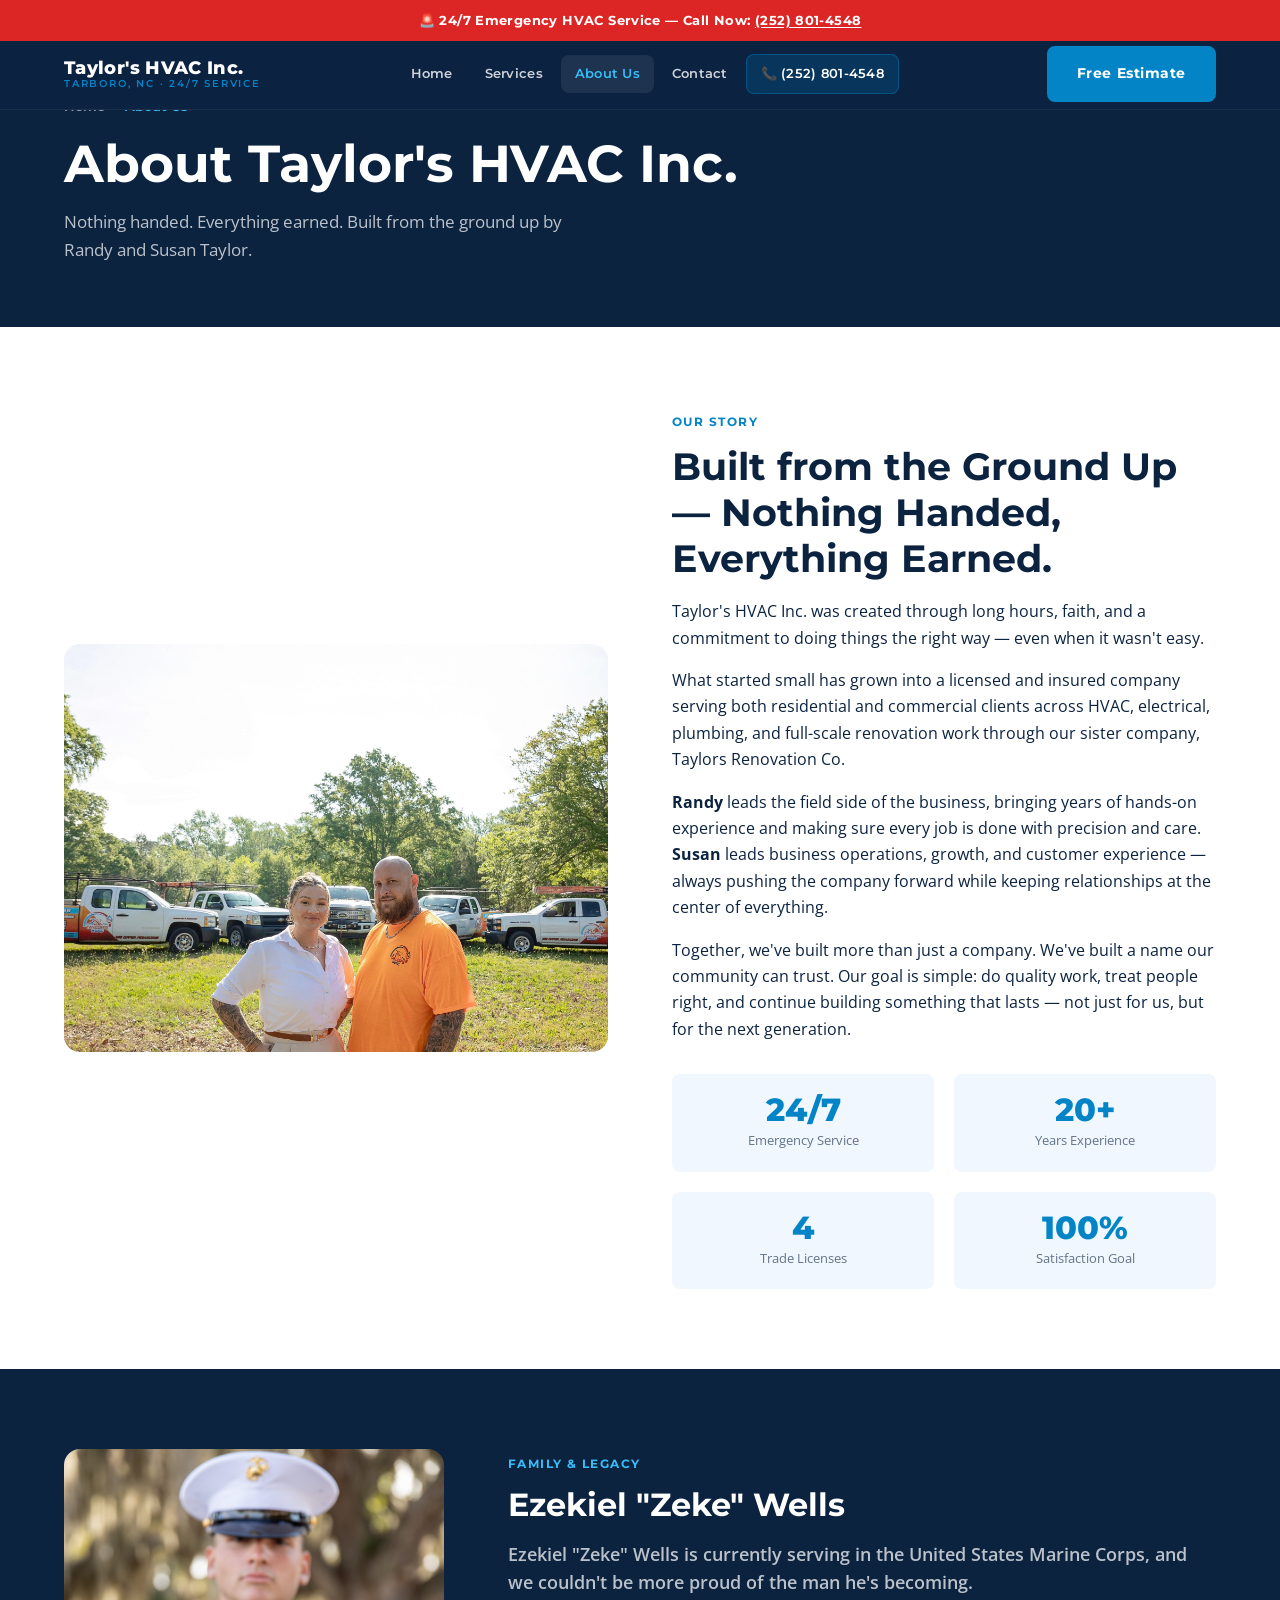
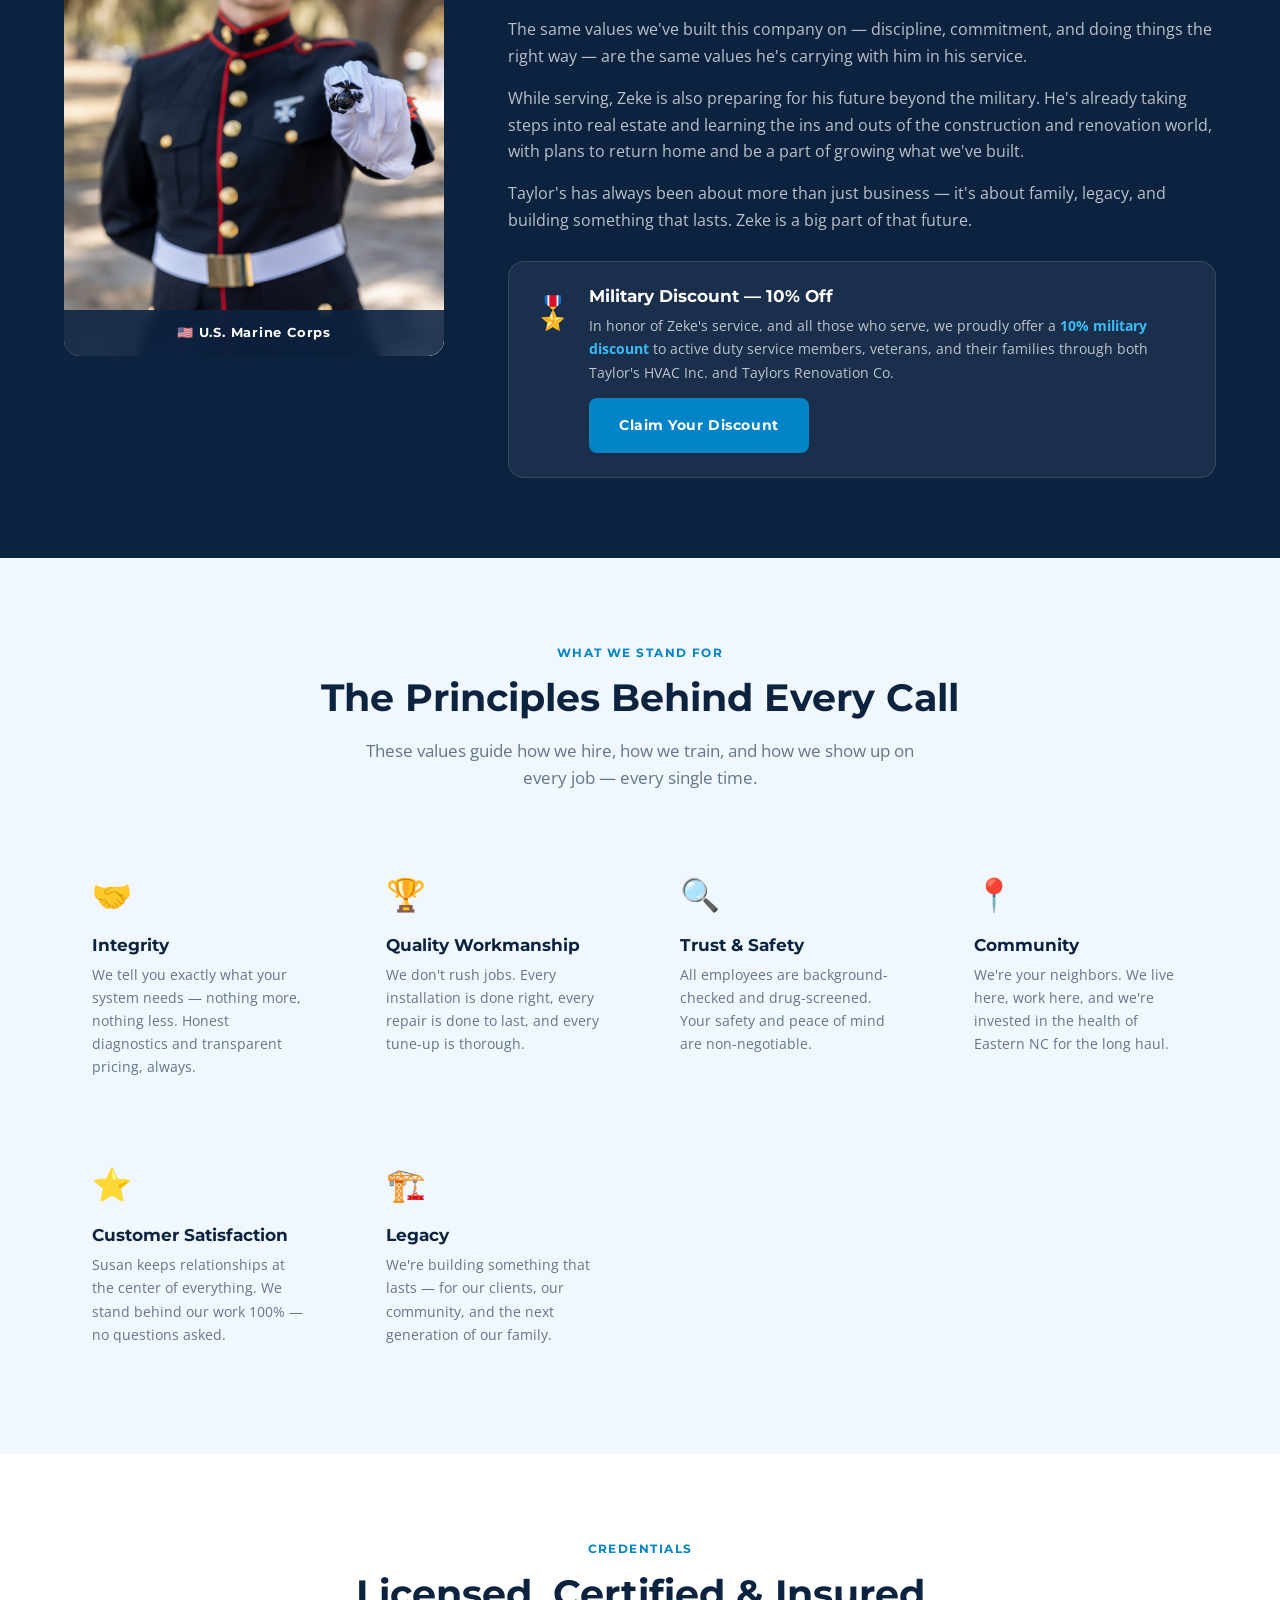
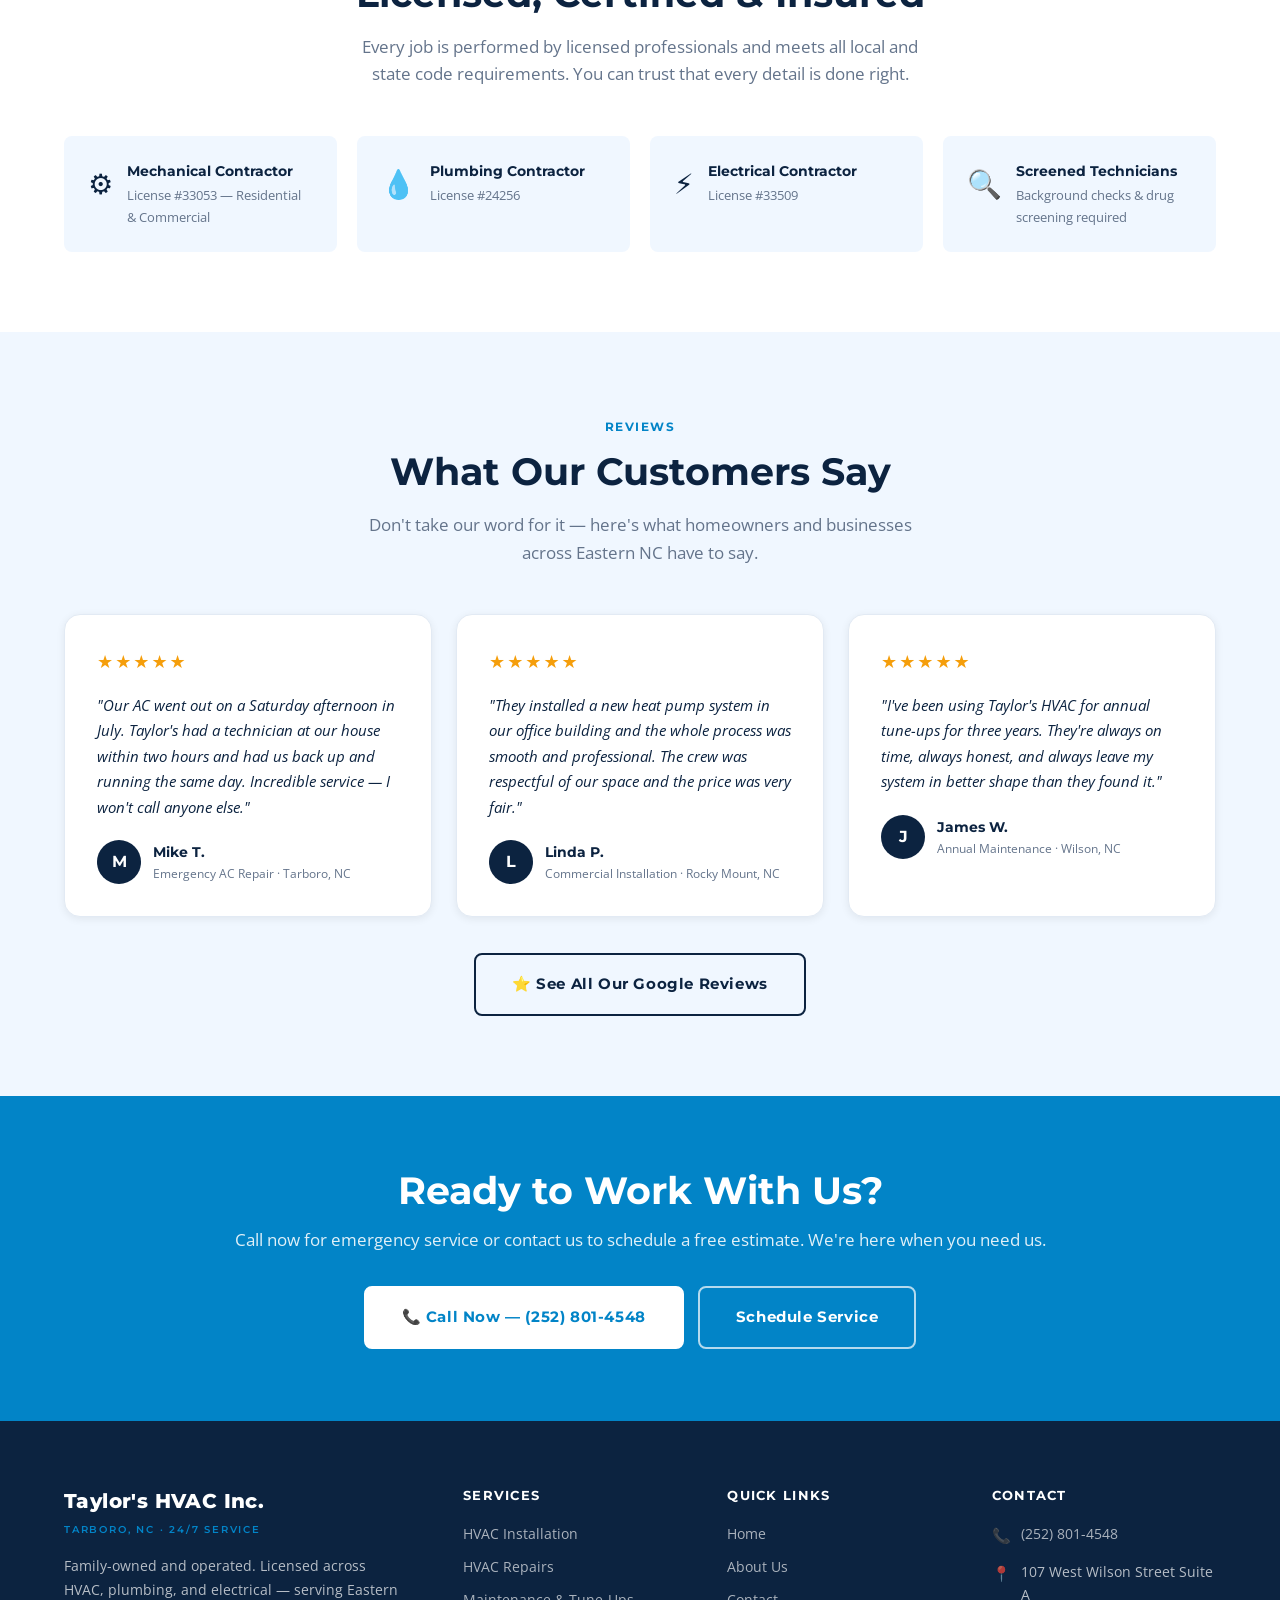
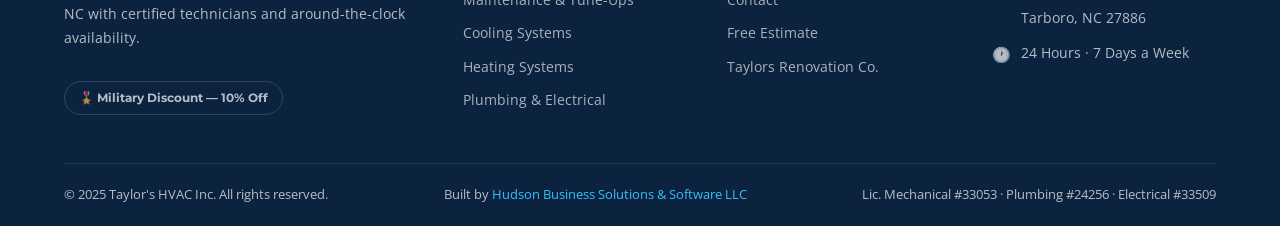
==== about.html @ 347a1516 "Initial HVAC Website" ====
<!DOCTYPE html>
<html lang="en">
<head>
  <meta charset="UTF-8" />
  <meta name="viewport" content="width=device-width, initial-scale=1.0" />
  <title>About Us | Taylor's HVAC Inc. — Tarboro, NC</title>
  <meta name="description" content="Built from the ground up by Randy and Susan Taylor. Learn the story behind Taylor's HVAC Inc. — a family-owned, licensed HVAC contractor in Tarboro, NC." />
  <link rel="stylesheet" href="css/styles.css" />
</head>
<body>

  <div class="emergency-bar">
    🚨 24/7 Emergency HVAC Service — Call Now: <a href="tel:2528014548">(252) 801-4548</a>
  </div>

  <header class="site-header">
    <div class="container">
      <nav class="nav">
        <a href="index.html" class="nav-logo">
          <span class="nav-logo-main">Taylor's HVAC Inc.</span>
          <span class="nav-logo-sub">Tarboro, NC · 24/7 Service</span>
        </a>
        <div class="nav-links">
          <a href="index.html">Home</a>
          <a href="services.html">Services</a>
          <a href="about.html">About Us</a>
          <a href="contact.html">Contact</a>
          <a href="tel:2528014548" class="nav-phone">📞 (252) 801-4548</a>
        </div>
        <a href="contact.html" class="btn btn-primary nav-cta">Free Estimate</a>
        <button class="nav-toggle" id="nav-toggle" aria-label="Toggle menu" aria-expanded="false">
          <span></span><span></span><span></span>
        </button>
      </nav>
    </div>
  </header>

  <div class="mobile-menu" id="mobile-menu">
    <a href="index.html">Home</a>
    <a href="services.html">Services</a>
    <a href="about.html">About Us</a>
    <a href="contact.html">Contact</a>
    <a href="tel:2528014548">📞 (252) 801-4548</a>
    <a href="contact.html" class="btn btn-primary">Get a Free Estimate</a>
  </div>

  <section class="page-hero page-top">
    <div class="container">
      <div class="page-hero-content">
        <div class="breadcrumb">
          <a href="index.html">Home</a> › <span>About Us</span>
        </div>
        <h1>About Taylor's HVAC Inc.</h1>
        <p>Nothing handed. Everything earned. Built from the ground up by Randy and Susan Taylor.</p>
      </div>
    </div>
  </section>

  <!-- ── Our Story ── -->
  <section class="section">
    <div class="container">
      <div class="about-intro">
        <div class="about-intro-img">
          <!-- Place updated photo of Randy & Susan at: images/team/susan-randy.jpg -->
          <img src="images/team/susan-randy.jpg" alt="Randy and Susan Taylor" onerror="this.parentElement.innerHTML='<div class=\'gallery-placeholder\'><div class=\'gallery-placeholder-icon\'>👷</div><span>Photo coming soon</span></div>'">
        </div>
        <div>
          <span class="section-label">Our Story</span>
          <h2 class="section-title">Built from the Ground Up — Nothing Handed, Everything Earned.</h2>
          <p>Taylor's HVAC Inc. was created through long hours, faith, and a commitment to doing things the right way — even when it wasn't easy.</p>
          <p>What started small has grown into a licensed and insured company serving both residential and commercial clients across HVAC, electrical, plumbing, and full-scale renovation work through our sister company, Taylors Renovation Co.</p>
          <p><strong>Randy</strong> leads the field side of the business, bringing years of hands-on experience and making sure every job is done with precision and care. <strong>Susan</strong> leads business operations, growth, and customer experience — always pushing the company forward while keeping relationships at the center of everything.</p>
          <p>Together, we've built more than just a company. We've built a name our community can trust. Our goal is simple: do quality work, treat people right, and continue building something that lasts — not just for us, but for the next generation.</p>
          <div class="about-numbers">
            <div class="about-number">
              <div class="about-number-val">24/7</div>
              <div class="about-number-label">Emergency Service</div>
            </div>
            <div class="about-number">
              <div class="about-number-val">20+</div>
              <div class="about-number-label">Years Experience</div>
            </div>
            <div class="about-number">
              <div class="about-number-val">4</div>
              <div class="about-number-label">Trade Licenses</div>
            </div>
            <div class="about-number">
              <div class="about-number-val">100%</div>
              <div class="about-number-label">Satisfaction Goal</div>
            </div>
          </div>
        </div>
      </div>
    </div>
  </section>

  <!-- ── Zeke's Section ── -->
  <section class="section zeke-section">
    <div class="container">
      <div class="zeke-layout">
        <div class="zeke-img-wrap">
          <!-- Place Zeke's photo in uniform at: images/team/zeke.jpg -->
          <img src="images/team/zeke.jpg" alt="Ezekiel 'Zeke' Wells — United States Marine Corps" onerror="this.parentElement.innerHTML='<div class=\'gallery-placeholder zeke-placeholder\'><div class=\'gallery-placeholder-icon\'>🎖️</div><span>Photo coming soon</span></div>'">
          <div class="zeke-img-badge">🇺🇸 U.S. Marine Corps</div>
        </div>
        <div class="zeke-body">
          <span class="section-label">Family &amp; Legacy</span>
          <h2>Ezekiel "Zeke" Wells</h2>
          <p class="zeke-lead">Ezekiel "Zeke" Wells is currently serving in the United States Marine Corps, and we couldn't be more proud of the man he's becoming.</p>
          <p>The same values we've built this company on — discipline, commitment, and doing things the right way — are the same values he's carrying with him in his service.</p>
          <p>While serving, Zeke is also preparing for his future beyond the military. He's already taking steps into real estate and learning the ins and outs of the construction and renovation world, with plans to return home and be a part of growing what we've built.</p>
          <p>Taylor's has always been about more than just business — it's about family, legacy, and building something that lasts. Zeke is a big part of that future.</p>
          <div class="military-discount-card">
            <div class="military-discount-icon">🎖️</div>
            <div>
              <h4>Military Discount — 10% Off</h4>
              <p>In honor of Zeke's service, and all those who serve, we proudly offer a <strong>10% military discount</strong> to active duty service members, veterans, and their families through both Taylor's HVAC Inc. and Taylors Renovation Co.</p>
              <a href="contact.html" class="btn btn-primary" style="margin-top:14px;">Claim Your Discount</a>
            </div>
          </div>
        </div>
      </div>
    </div>
  </section>

  <!-- ── Values ── -->
  <section class="section alt-bg">
    <div class="container">
      <div class="section-header centered">
        <span class="section-label">What We Stand For</span>
        <h2 class="section-title">The Principles Behind Every Call</h2>
        <p class="section-subtitle">These values guide how we hire, how we train, and how we show up on every job — every single time.</p>
      </div>
      <div class="values-grid">
        <div class="value-card">
          <div class="value-icon">🤝</div>
          <h4>Integrity</h4>
          <p>We tell you exactly what your system needs — nothing more, nothing less. Honest diagnostics and transparent pricing, always.</p>
        </div>
        <div class="value-card">
          <div class="value-icon">🏆</div>
          <h4>Quality Workmanship</h4>
          <p>We don't rush jobs. Every installation is done right, every repair is done to last, and every tune-up is thorough.</p>
        </div>
        <div class="value-card">
          <div class="value-icon">🔍</div>
          <h4>Trust &amp; Safety</h4>
          <p>All employees are background-checked and drug-screened. Your safety and peace of mind are non-negotiable.</p>
        </div>
        <div class="value-card">
          <div class="value-icon">📍</div>
          <h4>Community</h4>
          <p>We're your neighbors. We live here, work here, and we're invested in the health of Eastern NC for the long haul.</p>
        </div>
        <div class="value-card">
          <div class="value-icon">⭐</div>
          <h4>Customer Satisfaction</h4>
          <p>Susan keeps relationships at the center of everything. We stand behind our work 100% — no questions asked.</p>
        </div>
        <div class="value-card">
          <div class="value-icon">🏗️</div>
          <h4>Legacy</h4>
          <p>We're building something that lasts — for our clients, our community, and the next generation of our family.</p>
        </div>
      </div>
    </div>
  </section>

  <!-- ── Licenses ── -->
  <section class="section">
    <div class="container">
      <div class="section-header centered">
        <span class="section-label">Credentials</span>
        <h2 class="section-title">Licensed, Certified &amp; Insured</h2>
        <p class="section-subtitle">Every job is performed by licensed professionals and meets all local and state code requirements. You can trust that every detail is done right.</p>
      </div>
      <div class="licenses-grid">
        <div class="license-card">
          <div class="license-icon">⚙️</div>
          <div>
            <div class="license-name">Mechanical Contractor</div>
            <div class="license-num">License #33053 — Residential &amp; Commercial</div>
          </div>
        </div>
        <div class="license-card">
          <div class="license-icon">💧</div>
          <div>
            <div class="license-name">Plumbing Contractor</div>
            <div class="license-num">License #24256</div>
          </div>
        </div>
        <div class="license-card">
          <div class="license-icon">⚡</div>
          <div>
            <div class="license-name">Electrical Contractor</div>
            <div class="license-num">License #33509</div>
          </div>
        </div>
        <div class="license-card">
          <div class="license-icon">🔍</div>
          <div>
            <div class="license-name">Screened Technicians</div>
            <div class="license-num">Background checks &amp; drug screening required</div>
          </div>
        </div>
      </div>
    </div>
  </section>

  <!-- ── Testimonials ── -->
  <section class="section testimonials-section">
    <div class="container">
      <div class="section-header centered">
        <span class="section-label">Reviews</span>
        <h2 class="section-title">What Our Customers Say</h2>
        <p class="section-subtitle">Don't take our word for it — here's what homeowners and businesses across Eastern NC have to say.</p>
      </div>
      <div class="testimonial-grid">
        <div class="testimonial-card">
          <div class="testimonial-stars">★★★★★</div>
          <p class="testimonial-text">"Our AC went out on a Saturday afternoon in July. Taylor's had a technician at our house within two hours and had us back up and running the same day. Incredible service — I won't call anyone else."</p>
          <div class="testimonial-author">
            <div class="testimonial-avatar">M</div>
            <div>
              <div class="testimonial-name">Mike T.</div>
              <div class="testimonial-meta">Emergency AC Repair · Tarboro, NC</div>
            </div>
          </div>
        </div>
        <div class="testimonial-card">
          <div class="testimonial-stars">★★★★★</div>
          <p class="testimonial-text">"They installed a new heat pump system in our office building and the whole process was smooth and professional. The crew was respectful of our space and the price was very fair."</p>
          <div class="testimonial-author">
            <div class="testimonial-avatar">L</div>
            <div>
              <div class="testimonial-name">Linda P.</div>
              <div class="testimonial-meta">Commercial Installation · Rocky Mount, NC</div>
            </div>
          </div>
        </div>
        <div class="testimonial-card">
          <div class="testimonial-stars">★★★★★</div>
          <p class="testimonial-text">"I've been using Taylor's HVAC for annual tune-ups for three years. They're always on time, always honest, and always leave my system in better shape than they found it."</p>
          <div class="testimonial-author">
            <div class="testimonial-avatar">J</div>
            <div>
              <div class="testimonial-name">James W.</div>
              <div class="testimonial-meta">Annual Maintenance · Wilson, NC</div>
            </div>
          </div>
        </div>
      </div>
      <div style="text-align:center; margin-top:36px;">
        <a href="https://www.google.com/search?q=Taylor%27s+HVAC+Inc+Tarboro+NC+reviews" target="_blank" rel="noopener" class="btn btn-outline-dark btn-lg">
          ⭐ See All Our Google Reviews
        </a>
      </div>
    </div>
  </section>

  <!-- ── CTA ── -->
  <section class="cta-banner">
    <div class="container">
      <h2>Ready to Work With Us?</h2>
      <p>Call now for emergency service or contact us to schedule a free estimate. We're here when you need us.</p>
      <div class="cta-actions">
        <a href="tel:2528014548" class="btn btn-white btn-lg">📞 Call Now — (252) 801-4548</a>
        <a href="contact.html" class="btn btn-outline btn-lg">Schedule Service</a>
      </div>
    </div>
  </section>

  <footer class="site-footer">
    <div class="container">
      <div class="footer-grid">
        <div class="footer-brand">
          <span class="nav-logo-main">Taylor's HVAC Inc.</span>
          <span class="nav-logo-sub">Tarboro, NC · 24/7 Service</span>
          <p>Family-owned and operated. Licensed across HVAC, plumbing, and electrical — serving Eastern NC with certified technicians and around-the-clock availability.</p>
          <div class="military-badge">🎖️ Military Discount — 10% Off</div>
        </div>
        <div>
          <div class="footer-heading">Services</div>
          <div class="footer-links">
            <a href="services.html#installation">HVAC Installation</a>
            <a href="services.html#repairs">HVAC Repairs</a>
            <a href="services.html#maintenance">Maintenance &amp; Tune-Ups</a>
            <a href="services.html#cooling">Cooling Systems</a>
            <a href="services.html#heating">Heating Systems</a>
            <a href="services.html#plumbing">Plumbing &amp; Electrical</a>
          </div>
        </div>
        <div>
          <div class="footer-heading">Quick Links</div>
          <div class="footer-links">
            <a href="index.html">Home</a>
            <a href="about.html">About Us</a>
            <a href="contact.html">Contact</a>
            <a href="contact.html">Free Estimate</a>
            <a href="https://www.taylorsrenovationco.com" target="_blank" rel="noopener">Taylors Renovation Co.</a>
          </div>
        </div>
        <div>
          <div class="footer-heading">Contact</div>
          <div class="footer-contact">
            <div class="footer-contact-item">
              <span class="footer-contact-icon">📞</span>
              <a href="tel:2528014548" style="color:rgba(255,255,255,0.65);">(252) 801-4548</a>
            </div>
            <div class="footer-contact-item">
              <span class="footer-contact-icon">📍</span>
              <span>107 West Wilson Street Suite A<br>Tarboro, NC 27886</span>
            </div>
            <div class="footer-contact-item">
              <span class="footer-contact-icon">🕐</span>
              <span>24 Hours · 7 Days a Week</span>
            </div>
          </div>
        </div>
      </div>
      <div class="footer-bottom">
        <span>&copy; 2025 Taylor's HVAC Inc. All rights reserved.</span>
        <span>Built by <a href="https://hudson-business-solutions.com" target="_blank" rel="noopener">Hudson Business Solutions &amp; Software LLC</a></span>
        <span>Lic. Mechanical #33053 · Plumbing #24256 · Electrical #33509</span>
      </div>
    </div>
  </footer>

  <script src="js/main.js"></script>
</body>
</html>
---- css/styles.css ----
/* ============================================================
   Taylor's HVAC Inc. — Main Stylesheet
   ============================================================ */

@import url('https://fonts.googleapis.com/css2?family=Montserrat:wght@400;600;700;800&family=Open+Sans:wght@400;500;600&display=swap');

/* ── Variables ── */
:root {
  --primary:       #0C2340;
  --primary-light: #143258;
  --accent:        #0284C7;
  --accent-hover:  #0369A1;
  --accent-light:  #E0F2FE;
  --light:         #F0F7FF;
  --white:         #FFFFFF;
  --text:          #0C2340;
  --text-muted:    #64748B;
  --border:        #E2EAF4;
  --shadow-sm:     0 2px 8px rgba(0,0,0,0.07);
  --shadow:        0 4px 24px rgba(0,0,0,0.11);
  --shadow-lg:     0 8px 40px rgba(0,0,0,0.15);
  --radius:        8px;
  --radius-lg:     16px;
  --transition:    0.22s ease;
  --max-width:     1200px;
  --nav-height:    72px;
}

/* ── Reset ── */
*, *::before, *::after { box-sizing: border-box; margin: 0; padding: 0; }
html { scroll-behavior: smooth; }
body {
  font-family: 'Open Sans', system-ui, sans-serif;
  color: var(--text);
  background: var(--white);
  line-height: 1.65;
  font-size: 16px;
  -webkit-font-smoothing: antialiased;
}
img { max-width: 100%; height: auto; display: block; }
a { text-decoration: none; color: inherit; }
ul { list-style: none; }

/* ── Typography ── */
h1, h2, h3, h4, h5 {
  font-family: 'Montserrat', system-ui, sans-serif;
  font-weight: 700;
  line-height: 1.2;
  color: var(--primary);
}
h1 { font-size: clamp(2rem, 5vw, 3.25rem); }
h2 { font-size: clamp(1.6rem, 3.5vw, 2.4rem); }
h3 { font-size: clamp(1.2rem, 2.5vw, 1.5rem); }
h4 { font-size: 1.1rem; }
p { margin-bottom: 1rem; }
p:last-child { margin-bottom: 0; }

/* ── Layout ── */
.container {
  width: 100%;
  max-width: var(--max-width);
  margin: 0 auto;
  padding: 0 24px;
}
.section { padding: 80px 0; }
.section-sm { padding: 48px 0; }
.section-label {
  display: inline-block;
  font-family: 'Montserrat', sans-serif;
  font-size: 12px;
  font-weight: 700;
  letter-spacing: 0.12em;
  text-transform: uppercase;
  color: var(--accent);
  margin-bottom: 12px;
}
.section-title { margin-bottom: 16px; }
.section-subtitle {
  font-size: 1.05rem;
  color: var(--text-muted);
  max-width: 560px;
  margin-bottom: 48px;
}
.section-header { margin-bottom: 48px; }
.section-header.centered { text-align: center; }
.section-header.centered .section-subtitle { margin-left: auto; margin-right: auto; }

/* ── Buttons ── */
.btn {
  display: inline-flex;
  align-items: center;
  gap: 8px;
  padding: 14px 28px;
  border-radius: var(--radius);
  font-family: 'Montserrat', sans-serif;
  font-weight: 700;
  font-size: 14px;
  letter-spacing: 0.04em;
  cursor: pointer;
  transition: background var(--transition), color var(--transition), transform var(--transition), box-shadow var(--transition);
  border: 2px solid transparent;
  white-space: nowrap;
}
.btn:hover { transform: translateY(-1px); }
.btn-primary {
  background: var(--accent);
  color: var(--white);
  border-color: var(--accent);
}
.btn-primary:hover { background: var(--accent-hover); border-color: var(--accent-hover); box-shadow: 0 4px 16px rgba(2,132,199,0.35); }
.btn-outline {
  background: transparent;
  color: var(--white);
  border-color: rgba(255,255,255,0.7);
}
.btn-outline:hover { background: var(--white); color: var(--primary); border-color: var(--white); }
.btn-outline-dark {
  background: transparent;
  color: var(--primary);
  border-color: var(--primary);
}
.btn-outline-dark:hover { background: var(--primary); color: var(--white); }
.btn-emergency {
  background: #DC2626;
  color: var(--white);
  border-color: #DC2626;
}
.btn-emergency:hover { background: #B91C1C; border-color: #B91C1C; box-shadow: 0 4px 16px rgba(220,38,38,0.35); }
.btn-lg { padding: 17px 36px; font-size: 15px; }

/* ── Emergency Bar ── */
.emergency-bar {
  background: #DC2626;
  color: var(--white);
  text-align: center;
  padding: 10px 24px;
  font-family: 'Montserrat', sans-serif;
  font-size: 13px;
  font-weight: 700;
  letter-spacing: 0.03em;
  position: fixed;
  top: 0;
  left: 0;
  right: 0;
  z-index: 1100;
}
.emergency-bar a {
  color: var(--white);
  text-decoration: underline;
  text-underline-offset: 2px;
}
:root { --emergency-bar-height: 38px; }

/* ── Header / Nav ── */
.site-header {
  position: fixed;
  top: var(--emergency-bar-height);
  left: 0; right: 0;
  z-index: 1000;
  height: var(--nav-height);
  background: rgba(12, 35, 64, 0.97);
  backdrop-filter: blur(10px);
  -webkit-backdrop-filter: blur(10px);
  border-bottom: 1px solid rgba(255,255,255,0.06);
  transition: box-shadow var(--transition);
}
.site-header.scrolled { box-shadow: var(--shadow); }
.nav {
  display: flex;
  align-items: center;
  justify-content: space-between;
  height: var(--nav-height);
}
.nav-logo {
  display: flex;
  flex-direction: column;
  line-height: 1.1;
}
.nav-logo-main {
  font-family: 'Montserrat', sans-serif;
  font-weight: 800;
  font-size: 18px;
  color: var(--white);
  letter-spacing: 0.02em;
}
.nav-logo-sub {
  font-family: 'Montserrat', sans-serif;
  font-weight: 600;
  font-size: 10px;
  letter-spacing: 0.18em;
  text-transform: uppercase;
  color: var(--accent);
}
.nav-logo img { height: 44px; width: auto; }
.nav-links {
  display: flex;
  align-items: center;
  gap: 4px;
}
.nav-links a {
  padding: 8px 14px;
  font-family: 'Montserrat', sans-serif;
  font-size: 13px;
  font-weight: 600;
  color: rgba(255,255,255,0.8);
  border-radius: var(--radius);
  transition: color var(--transition), background var(--transition);
  letter-spacing: 0.02em;
}
.nav-links a:hover, .nav-links a.active { color: var(--white); background: rgba(255,255,255,0.08); }
.nav-links a.active { color: #38BDF8; }
.nav-cta { margin-left: 12px; }
.nav-phone {
  font-family: 'Montserrat', sans-serif;
  font-weight: 700;
  font-size: 14px;
  color: var(--white) !important;
  background: rgba(2,132,199,0.2) !important;
  border: 1px solid rgba(2,132,199,0.4);
  border-radius: var(--radius);
  padding: 8px 14px !important;
}
.nav-phone:hover { background: var(--accent) !important; border-color: var(--accent); }
.nav-toggle {
  display: none;
  flex-direction: column;
  gap: 5px;
  background: none;
  border: none;
  cursor: pointer;
  padding: 6px;
}
.nav-toggle span {
  display: block;
  width: 24px;
  height: 2px;
  background: var(--white);
  border-radius: 2px;
  transition: transform var(--transition), opacity var(--transition);
}
.nav-toggle.open span:nth-child(1) { transform: translateY(7px) rotate(45deg); }
.nav-toggle.open span:nth-child(2) { opacity: 0; }
.nav-toggle.open span:nth-child(3) { transform: translateY(-7px) rotate(-45deg); }
.mobile-menu {
  display: none;
  position: fixed;
  top: calc(var(--emergency-bar-height) + var(--nav-height));
  left: 0; right: 0;
  background: var(--primary);
  padding: 16px 24px 24px;
  border-bottom: 1px solid rgba(255,255,255,0.08);
  z-index: 999;
}
.mobile-menu.open { display: block; }
.mobile-menu a {
  display: block;
  padding: 13px 0;
  font-family: 'Montserrat', sans-serif;
  font-weight: 600;
  font-size: 15px;
  color: rgba(255,255,255,0.85);
  border-bottom: 1px solid rgba(255,255,255,0.07);
  transition: color var(--transition);
}
.mobile-menu a:last-child { border-bottom: none; }
.mobile-menu a:hover { color: #38BDF8; }
.mobile-menu .btn { margin-top: 16px; width: 100%; justify-content: center; }

/* ── Page Top Spacer ── */
.page-top { padding-top: calc(var(--emergency-bar-height) + var(--nav-height)); }

/* ── Hero ── */
.hero {
  position: relative;
  min-height: 100vh;
  display: flex;
  align-items: center;
  background: var(--primary);
  overflow: hidden;
}
.hero-bg {
  position: absolute;
  inset: 0;
  background-image: url('../images/hero/hero-bg.jpg');
  background-size: cover;
  background-position: center;
  opacity: 0.25;
}
.hero-overlay {
  position: absolute;
  inset: 0;
  background: linear-gradient(135deg, rgba(12,35,64,0.92) 0%, rgba(12,35,64,0.6) 100%);
}
.hero-content {
  position: relative;
  z-index: 1;
  max-width: 680px;
}
.hero-label {
  display: inline-block;
  font-family: 'Montserrat', sans-serif;
  font-size: 12px;
  font-weight: 700;
  letter-spacing: 0.16em;
  text-transform: uppercase;
  color: #38BDF8;
  margin-bottom: 20px;
  padding: 6px 14px;
  border: 1px solid rgba(56,189,248,0.35);
  border-radius: 100px;
}
.hero h1 { color: var(--white); margin-bottom: 20px; font-weight: 800; }
.hero h1 span { color: #38BDF8; }
.hero-sub {
  font-size: 1.15rem;
  color: rgba(255,255,255,0.8);
  margin-bottom: 36px;
  line-height: 1.7;
}
.hero-actions { display: flex; gap: 14px; flex-wrap: wrap; }
.hero-emergency {
  position: relative;
  z-index: 1;
  display: inline-flex;
  align-items: center;
  gap: 14px;
  margin-top: 32px;
  padding: 16px 24px;
  background: rgba(220,38,38,0.15);
  border: 1px solid rgba(220,38,38,0.4);
  border-radius: var(--radius-lg);
}
.hero-emergency-icon { font-size: 24px; }
.hero-emergency-text { font-size: 13px; color: rgba(255,255,255,0.7); }
.hero-emergency-number {
  font-family: 'Montserrat', sans-serif;
  font-size: 18px;
  font-weight: 800;
  color: var(--white);
}
.hero-emergency-number a { color: inherit; }
.hero-stats {
  position: relative;
  z-index: 1;
  display: flex;
  gap: 48px;
  margin-top: 56px;
  padding-top: 36px;
  border-top: 1px solid rgba(255,255,255,0.1);
}
.hero-stat-value {
  font-family: 'Montserrat', sans-serif;
  font-size: 2rem;
  font-weight: 800;
  color: var(--white);
  line-height: 1;
}
.hero-stat-label { font-size: 13px; color: rgba(255,255,255,0.6); margin-top: 4px; }

/* ── Services Cards ── */
.services-grid { display: grid; grid-template-columns: repeat(auto-fill, minmax(260px, 1fr)); gap: 24px; }
.service-card {
  background: var(--white);
  border: 1px solid var(--border);
  border-radius: var(--radius-lg);
  padding: 32px 28px;
  transition: transform var(--transition), box-shadow var(--transition), border-color var(--transition);
}
.service-card:hover { transform: translateY(-4px); box-shadow: var(--shadow); border-color: var(--accent); }
.service-icon {
  width: 56px;
  height: 56px;
  border-radius: 12px;
  background: var(--accent-light);
  display: flex;
  align-items: center;
  justify-content: center;
  font-size: 24px;
  margin-bottom: 20px;
}
.service-card h3 { font-size: 1.1rem; margin-bottom: 10px; }
.service-card p { font-size: 14px; color: var(--text-muted); line-height: 1.6; }
.service-card .learn-more {
  display: inline-flex;
  align-items: center;
  gap: 6px;
  margin-top: 16px;
  font-family: 'Montserrat', sans-serif;
  font-size: 13px;
  font-weight: 700;
  color: var(--accent);
  transition: gap var(--transition);
}
.service-card:hover .learn-more { gap: 10px; }

/* ── Why Choose Us ── */
.why-grid { display: grid; grid-template-columns: repeat(auto-fill, minmax(220px, 1fr)); gap: 32px; }
.why-item { text-align: center; }
.why-icon {
  width: 68px;
  height: 68px;
  border-radius: 50%;
  background: var(--primary);
  display: flex;
  align-items: center;
  justify-content: center;
  font-size: 26px;
  margin: 0 auto 16px;
}
.why-item h4 { font-size: 1rem; margin-bottom: 8px; }
.why-item p { font-size: 14px; color: var(--text-muted); }

/* ── Trust Badges ── */
.trust-strip {
  background: var(--primary);
  padding: 32px 0;
}
.trust-items {
  display: flex;
  justify-content: center;
  align-items: center;
  gap: 48px;
  flex-wrap: wrap;
}
.trust-item {
  display: flex;
  align-items: center;
  gap: 10px;
  color: rgba(255,255,255,0.85);
  font-family: 'Montserrat', sans-serif;
  font-size: 13px;
  font-weight: 700;
  letter-spacing: 0.02em;
}
.trust-item-icon { font-size: 20px; }

/* ── Seasonal Services ── */
.seasonal-grid { display: grid; grid-template-columns: 1fr 1fr; gap: 24px; }
.seasonal-card {
  border-radius: var(--radius-lg);
  padding: 36px;
  position: relative;
  overflow: hidden;
}
.seasonal-card.heating { background: linear-gradient(135deg, #7C2D12, #C2410C); }
.seasonal-card.cooling { background: linear-gradient(135deg, #0C2340, #0284C7); }
.seasonal-card h3 { color: var(--white); font-size: 1.4rem; margin-bottom: 10px; }
.seasonal-card p { color: rgba(255,255,255,0.8); font-size: 14px; margin-bottom: 20px; }
.seasonal-list { display: grid; gap: 8px; margin-bottom: 24px; }
.seasonal-list li {
  color: rgba(255,255,255,0.85);
  font-size: 14px;
  display: flex;
  align-items: center;
  gap: 8px;
}
.seasonal-list li::before { content: '✓'; font-weight: 700; flex-shrink: 0; }
.seasonal-card .btn-outline { border-color: rgba(255,255,255,0.6); color: var(--white); }
.seasonal-card .btn-outline:hover { background: var(--white); color: var(--primary); }
.seasonal-icon {
  position: absolute;
  right: 24px;
  top: 24px;
  font-size: 64px;
  opacity: 0.15;
}

/* ── Process ── */
.process-section { background: var(--primary); }
.process-section .section-label { color: #38BDF8; }
.process-section .section-title { color: var(--white); }
.process-section .section-subtitle { color: rgba(255,255,255,0.65); }
.process-steps { display: grid; grid-template-columns: repeat(3, 1fr); gap: 40px; position: relative; }
.process-steps::before {
  content: '';
  position: absolute;
  top: 36px;
  left: calc(16.66% + 12px);
  right: calc(16.66% + 12px);
  height: 2px;
  background: rgba(255,255,255,0.1);
}
.process-step { text-align: center; position: relative; }
.process-num {
  width: 72px;
  height: 72px;
  border-radius: 50%;
  background: var(--accent);
  color: var(--white);
  font-family: 'Montserrat', sans-serif;
  font-size: 1.4rem;
  font-weight: 800;
  display: flex;
  align-items: center;
  justify-content: center;
  margin: 0 auto 20px;
  position: relative;
  z-index: 1;
}
.process-step h3 { color: var(--white); font-size: 1.1rem; margin-bottom: 10px; }
.process-step p { color: rgba(255,255,255,0.65); font-size: 14px; }

/* ── Team Showcase ── */
.team-showcase {
  position: relative;
  overflow: hidden;
  border-radius: var(--radius-lg);
  box-shadow: var(--shadow-lg);
  max-height: 540px;
}
.team-showcase img {
  width: 100%;
  height: 100%;
  object-fit: cover;
  object-position: center 30%;
  display: block;
  transition: transform 0.6s ease;
}
.team-showcase:hover img { transform: scale(1.02); }
.team-showcase-caption {
  position: absolute;
  bottom: 0;
  left: 0;
  right: 0;
  background: linear-gradient(to top, rgba(12,35,64,0.92) 0%, transparent 100%);
  padding: 48px 36px 28px;
  color: var(--white);
}
.team-showcase-caption h3 {
  font-size: 1.5rem;
  font-weight: 800;
  margin-bottom: 6px;
  font-family: 'Montserrat', sans-serif;
}
.team-showcase-caption p {
  font-size: 0.95rem;
  color: rgba(255,255,255,0.78);
  margin: 0;
}
.team-section-header { margin-bottom: 28px; }

/* ── Zeke's Section ── */
.zeke-section { background: var(--primary); }
.zeke-layout {
  display: grid;
  grid-template-columns: 380px 1fr;
  gap: 64px;
  align-items: start;
}
.zeke-img-wrap { position: relative; border-radius: var(--radius-lg); overflow: hidden; }
.zeke-img-wrap img { width: 100%; aspect-ratio: 3/4; object-fit: cover; display: block; }
.zeke-placeholder { aspect-ratio: 3/4; background: rgba(255,255,255,0.06); border-radius: var(--radius-lg); }
.zeke-img-badge {
  position: absolute; bottom: 0; left: 0; right: 0;
  background: rgba(12,35,64,0.88); backdrop-filter: blur(6px);
  color: var(--white); font-family: 'Montserrat', sans-serif;
  font-weight: 700; font-size: 13px; letter-spacing: 0.06em;
  text-align: center; padding: 12px;
}
.zeke-body .section-label { color: #38BDF8; }
.zeke-body h2 { color: var(--white); font-size: 2rem; margin-bottom: 16px; }
.zeke-lead { font-size: 1.1rem; color: rgba(255,255,255,0.9); font-weight: 600; line-height: 1.6; margin-bottom: 20px; }
.zeke-body p { color: rgba(255,255,255,0.72); }
.military-discount-card {
  display: flex; align-items: flex-start; gap: 16px;
  background: rgba(255,255,255,0.06);
  border: 1px solid rgba(255,255,255,0.12);
  border-radius: var(--radius-lg); padding: 24px; margin-top: 28px;
}
.military-discount-icon { font-size: 32px; flex-shrink: 0; }
.military-discount-card h4 { color: var(--white); font-size: 1.05rem; margin-bottom: 8px; }
.military-discount-card p { color: rgba(255,255,255,0.72); font-size: 14px; margin: 0; }
.military-discount-card strong { color: #38BDF8; }

/* ── Testimonials ── */
.testimonials-section { background: var(--light); }
.testimonial-grid { display: grid; grid-template-columns: repeat(auto-fill, minmax(320px, 1fr)); gap: 24px; }
.testimonial-card {
  background: var(--white);
  border-radius: var(--radius-lg);
  padding: 32px;
  box-shadow: var(--shadow-sm);
  border: 1px solid var(--border);
}
.testimonial-stars { color: #F59E0B; font-size: 18px; margin-bottom: 16px; letter-spacing: 2px; }
.testimonial-text { font-size: 15px; color: var(--text); line-height: 1.7; margin-bottom: 20px; font-style: italic; }
.testimonial-author { display: flex; align-items: center; gap: 12px; }
.testimonial-avatar {
  width: 44px; height: 44px;
  border-radius: 50%;
  background: var(--primary);
  color: var(--white);
  display: flex; align-items: center; justify-content: center;
  font-family: 'Montserrat', sans-serif;
  font-weight: 700; font-size: 16px;
  flex-shrink: 0;
}
.testimonial-name { font-family: 'Montserrat', sans-serif; font-weight: 700; font-size: 14px; }
.testimonial-meta { font-size: 12px; color: var(--text-muted); }

/* ── Areas ── */
.areas-grid { display: flex; flex-wrap: wrap; gap: 12px; }
.area-tag {
  padding: 8px 18px;
  background: var(--white);
  border: 1px solid var(--border);
  border-radius: 100px;
  font-size: 14px;
  font-family: 'Montserrat', sans-serif;
  font-weight: 600;
  color: var(--text);
  transition: background var(--transition), border-color var(--transition), color var(--transition);
}
.area-tag:hover { background: var(--primary); border-color: var(--primary); color: var(--white); }

/* ── CTA Banner ── */
.cta-banner { background: var(--accent); padding: 72px 0; text-align: center; }
.cta-banner h2 { color: var(--white); margin-bottom: 12px; }
.cta-banner p { color: rgba(255,255,255,0.88); font-size: 1.05rem; margin-bottom: 32px; }
.cta-actions { display: flex; gap: 14px; justify-content: center; flex-wrap: wrap; }
.cta-banner .btn-white { background: var(--white); color: var(--accent); border-color: var(--white); }
.cta-banner .btn-white:hover { background: var(--light); }

/* ── Sister Company Banner ── */
.sister-banner {
  background: var(--light);
  border-top: 3px solid var(--border);
  padding: 32px 0;
}
.sister-inner {
  display: flex;
  align-items: center;
  justify-content: space-between;
  gap: 24px;
  flex-wrap: wrap;
}
.sister-text h4 { font-size: 1rem; margin-bottom: 4px; }
.sister-text p { font-size: 14px; color: var(--text-muted); margin: 0; }

/* ── Page Hero ── */
.page-hero {
  background: var(--primary);
  padding: 96px 0 64px;
  position: relative;
  overflow: hidden;
}
.page-hero::before {
  content: '';
  position: absolute;
  inset: 0;
  background: url('../images/hero/hero-bg.jpg') center/cover no-repeat;
  opacity: 0.1;
}
.page-hero-content { position: relative; z-index: 1; }
.page-hero h1 { color: var(--white); margin-bottom: 12px; }
.page-hero p { color: rgba(255,255,255,0.72); font-size: 1.05rem; max-width: 520px; }
.breadcrumb {
  display: flex;
  align-items: center;
  gap: 8px;
  font-size: 13px;
  color: rgba(255,255,255,0.55);
  margin-bottom: 16px;
  font-family: 'Montserrat', sans-serif;
  font-weight: 600;
}
.breadcrumb a { color: rgba(255,255,255,0.55); transition: color var(--transition); }
.breadcrumb a:hover { color: #38BDF8; }
.breadcrumb span { color: #38BDF8; }

/* ── Service Detail ── */
.service-detail {
  display: grid;
  grid-template-columns: 1fr 1fr;
  gap: 56px;
  align-items: center;
  padding: 56px 0;
  border-bottom: 1px solid var(--border);
}
.service-detail:last-child { border-bottom: none; }
.service-detail.reverse .service-detail-img { order: 2; }
.service-detail.reverse .service-detail-body { order: 1; }
.service-detail-img {
  border-radius: var(--radius-lg);
  overflow: hidden;
  aspect-ratio: 4/3;
  background: var(--light);
  display: flex;
  align-items: center;
  justify-content: center;
  color: var(--text-muted);
  font-size: 14px;
}
.service-detail-img img { width: 100%; height: 100%; object-fit: cover; }
.service-detail-body h2 { margin-bottom: 16px; font-size: 1.8rem; }
.service-detail-body p { color: var(--text-muted); margin-bottom: 20px; }
.service-list { display: grid; gap: 8px; margin-bottom: 28px; }
.service-list li {
  display: flex; align-items: flex-start; gap: 10px;
  font-size: 15px; color: var(--text);
}
.service-list li::before { content: '✓'; color: var(--accent); font-weight: 700; flex-shrink: 0; margin-top: 1px; }

/* ── Licenses ── */
.licenses-grid { display: grid; grid-template-columns: repeat(auto-fill, minmax(240px, 1fr)); gap: 20px; }
.license-card {
  background: var(--light);
  border-radius: var(--radius);
  padding: 24px;
  display: flex; align-items: flex-start; gap: 14px;
}
.license-icon { font-size: 28px; flex-shrink: 0; }
.license-name { font-family: 'Montserrat', sans-serif; font-weight: 700; font-size: 14px; margin-bottom: 2px; }
.license-num { font-size: 13px; color: var(--text-muted); }

/* ── About ── */
.about-intro { display: grid; grid-template-columns: 1fr 1fr; gap: 64px; align-items: center; }
.about-intro-img {
  border-radius: var(--radius-lg); overflow: hidden;
  aspect-ratio: 4/3;
  background: var(--light);
  display: flex; align-items: center; justify-content: center;
  color: var(--text-muted); font-size: 14px;
}
.about-intro-img img { width: 100%; height: 100%; object-fit: cover; }
.about-numbers { display: grid; grid-template-columns: 1fr 1fr; gap: 20px; margin-top: 32px; }
.about-number { background: var(--light); border-radius: var(--radius); padding: 20px; text-align: center; }
.about-number-val { font-family: 'Montserrat', sans-serif; font-weight: 800; font-size: 2rem; color: var(--accent); line-height: 1; }
.about-number-label { font-size: 13px; color: var(--text-muted); margin-top: 4px; }
.values-grid { display: grid; grid-template-columns: repeat(auto-fill, minmax(240px, 1fr)); gap: 24px; }
.value-card { padding: 28px; background: var(--light); border-radius: var(--radius-lg); }
.value-icon { font-size: 32px; margin-bottom: 14px; }
.value-card h4 { font-size: 1.05rem; margin-bottom: 8px; }
.value-card p { font-size: 14px; color: var(--text-muted); }

/* ── Contact ── */
.contact-layout { display: grid; grid-template-columns: 1fr 1.4fr; gap: 64px; }
.contact-info h2 { margin-bottom: 16px; }
.contact-info > p { color: var(--text-muted); margin-bottom: 32px; }
.contact-detail { display: flex; align-items: flex-start; gap: 14px; margin-bottom: 24px; }
.contact-detail-icon {
  width: 44px; height: 44px;
  border-radius: 10px;
  background: var(--accent-light);
  display: flex; align-items: center; justify-content: center;
  font-size: 18px; flex-shrink: 0;
}
.contact-detail-label {
  font-family: 'Montserrat', sans-serif; font-weight: 700; font-size: 13px;
  color: var(--text-muted); text-transform: uppercase; letter-spacing: 0.06em; margin-bottom: 4px;
}
.contact-detail-value { font-size: 15px; font-weight: 500; color: var(--text); }
.contact-detail-value a { color: var(--text); transition: color var(--transition); }
.contact-detail-value a:hover { color: var(--accent); }
.emergency-card {
  background: #FEF2F2;
  border: 1px solid #FECACA;
  border-radius: var(--radius-lg);
  padding: 20px;
  margin-top: 24px;
  display: flex; align-items: center; gap: 14px;
}
.emergency-card-icon { font-size: 28px; flex-shrink: 0; }
.emergency-card h4 { color: #991B1B; font-size: 14px; margin-bottom: 4px; }
.emergency-card p { font-size: 13px; color: #7F1D1D; margin: 0; }
.emergency-card a { color: #991B1B; font-weight: 700; }

/* ── Form ── */
.contact-form-wrap {
  background: var(--white);
  border-radius: var(--radius-lg);
  padding: 40px;
  box-shadow: var(--shadow);
  border: 1px solid var(--border);
}
.contact-form-wrap h3 { margin-bottom: 8px; }
.contact-form-wrap > p { color: var(--text-muted); font-size: 14px; margin-bottom: 28px; }
.form-group { margin-bottom: 20px; }
.form-row { display: grid; grid-template-columns: 1fr 1fr; gap: 20px; }
label {
  display: block;
  font-family: 'Montserrat', sans-serif;
  font-weight: 600; font-size: 13px;
  color: var(--text); margin-bottom: 6px;
}
input, select, textarea {
  width: 100%;
  padding: 12px 16px;
  border: 1.5px solid var(--border);
  border-radius: var(--radius);
  font-family: 'Open Sans', sans-serif;
  font-size: 15px; color: var(--text);
  background: var(--white);
  transition: border-color var(--transition), box-shadow var(--transition);
  outline: none;
}
input:focus, select:focus, textarea:focus {
  border-color: var(--accent);
  box-shadow: 0 0 0 3px rgba(2,132,199,0.12);
}
textarea { resize: vertical; min-height: 130px; }
.form-success {
  display: none;
  background: #ECFDF5; border: 1px solid #6EE7B7;
  color: #065F46; padding: 16px 20px;
  border-radius: var(--radius); font-size: 14px; margin-top: 16px;
}

/* ── Footer ── */
.site-footer { background: var(--primary); color: rgba(255,255,255,0.7); padding: 64px 0 0; }
.footer-grid {
  display: grid;
  grid-template-columns: 1.6fr 1fr 1fr 1fr;
  gap: 40px;
  padding-bottom: 48px;
  border-bottom: 1px solid rgba(255,255,255,0.08);
}
.footer-brand { padding-right: 16px; }
.footer-brand .nav-logo-main { font-size: 20px; display: block; margin-bottom: 4px; }
.footer-brand .nav-logo-sub { display: block; margin-bottom: 16px; }
.footer-brand p { font-size: 14px; line-height: 1.7; margin-bottom: 20px; }
.footer-heading {
  font-family: 'Montserrat', sans-serif; font-weight: 700;
  font-size: 13px; letter-spacing: 0.1em; text-transform: uppercase;
  color: var(--white); margin-bottom: 16px;
}
.footer-links { display: grid; gap: 10px; }
.footer-links a { font-size: 14px; color: rgba(255,255,255,0.65); transition: color var(--transition); }
.footer-links a:hover { color: #38BDF8; }
.footer-contact { display: grid; gap: 12px; }
.footer-contact-item { display: flex; align-items: flex-start; gap: 10px; font-size: 14px; }
.footer-contact-icon { font-size: 15px; margin-top: 1px; flex-shrink: 0; }
.footer-bottom {
  padding: 20px 0;
  display: flex; align-items: center; justify-content: space-between;
  font-size: 13px;
}
.footer-bottom a { color: #38BDF8; }
.military-badge {
  display: inline-flex; align-items: center; gap: 6px;
  padding: 6px 14px;
  border: 1px solid rgba(255,255,255,0.15);
  border-radius: 100px;
  font-size: 12px; font-family: 'Montserrat', sans-serif; font-weight: 700;
  color: rgba(255,255,255,0.7); margin-top: 12px;
}
.badge {
  display: inline-block; padding: 4px 12px;
  border-radius: 100px; font-size: 12px; font-weight: 700;
  font-family: 'Montserrat', sans-serif; letter-spacing: 0.06em;
  text-transform: uppercase;
  background: var(--accent-light); color: var(--accent);
}
.alt-bg { background: var(--light); }

/* ── Responsive ── */
@media (max-width: 1024px) {
  .footer-grid { grid-template-columns: 1fr 1fr; }
  .service-detail { grid-template-columns: 1fr; }
  .service-detail.reverse .service-detail-img { order: 0; }
  .service-detail.reverse .service-detail-body { order: 0; }
  .about-intro { grid-template-columns: 1fr; }
  .contact-layout { grid-template-columns: 1fr; }
  .seasonal-grid { grid-template-columns: 1fr; }
  .zeke-layout { grid-template-columns: 1fr; }
  .zeke-img-wrap img { aspect-ratio: 4/3; }
}

@media (max-width: 768px) {
  :root { --nav-height: 64px; --emergency-bar-height: 42px; }
  .section { padding: 56px 0; }
  h1 { font-size: 2rem; }
  h2 { font-size: 1.6rem; }
  .nav-links, .nav-cta, .nav-phone { display: none; }
  .nav-toggle { display: flex; }
  .hero { min-height: 90vh; }
  .hero-stats { gap: 28px; flex-wrap: wrap; }
  .trust-items { gap: 24px; }
  .process-steps { grid-template-columns: 1fr; }
  .process-steps::before { display: none; }
  .form-row { grid-template-columns: 1fr; }
  .footer-grid { grid-template-columns: 1fr; }
  .footer-bottom { flex-direction: column; gap: 8px; text-align: center; }
  .contact-form-wrap { padding: 28px 20px; }
  .about-numbers { grid-template-columns: 1fr 1fr; }
  .sister-inner { flex-direction: column; }
}

@media (max-width: 480px) {
  .container { padding: 0 16px; }
  .hero-actions { flex-direction: column; }
  .hero-actions .btn { justify-content: center; }
  .cta-actions { flex-direction: column; align-items: center; }
}
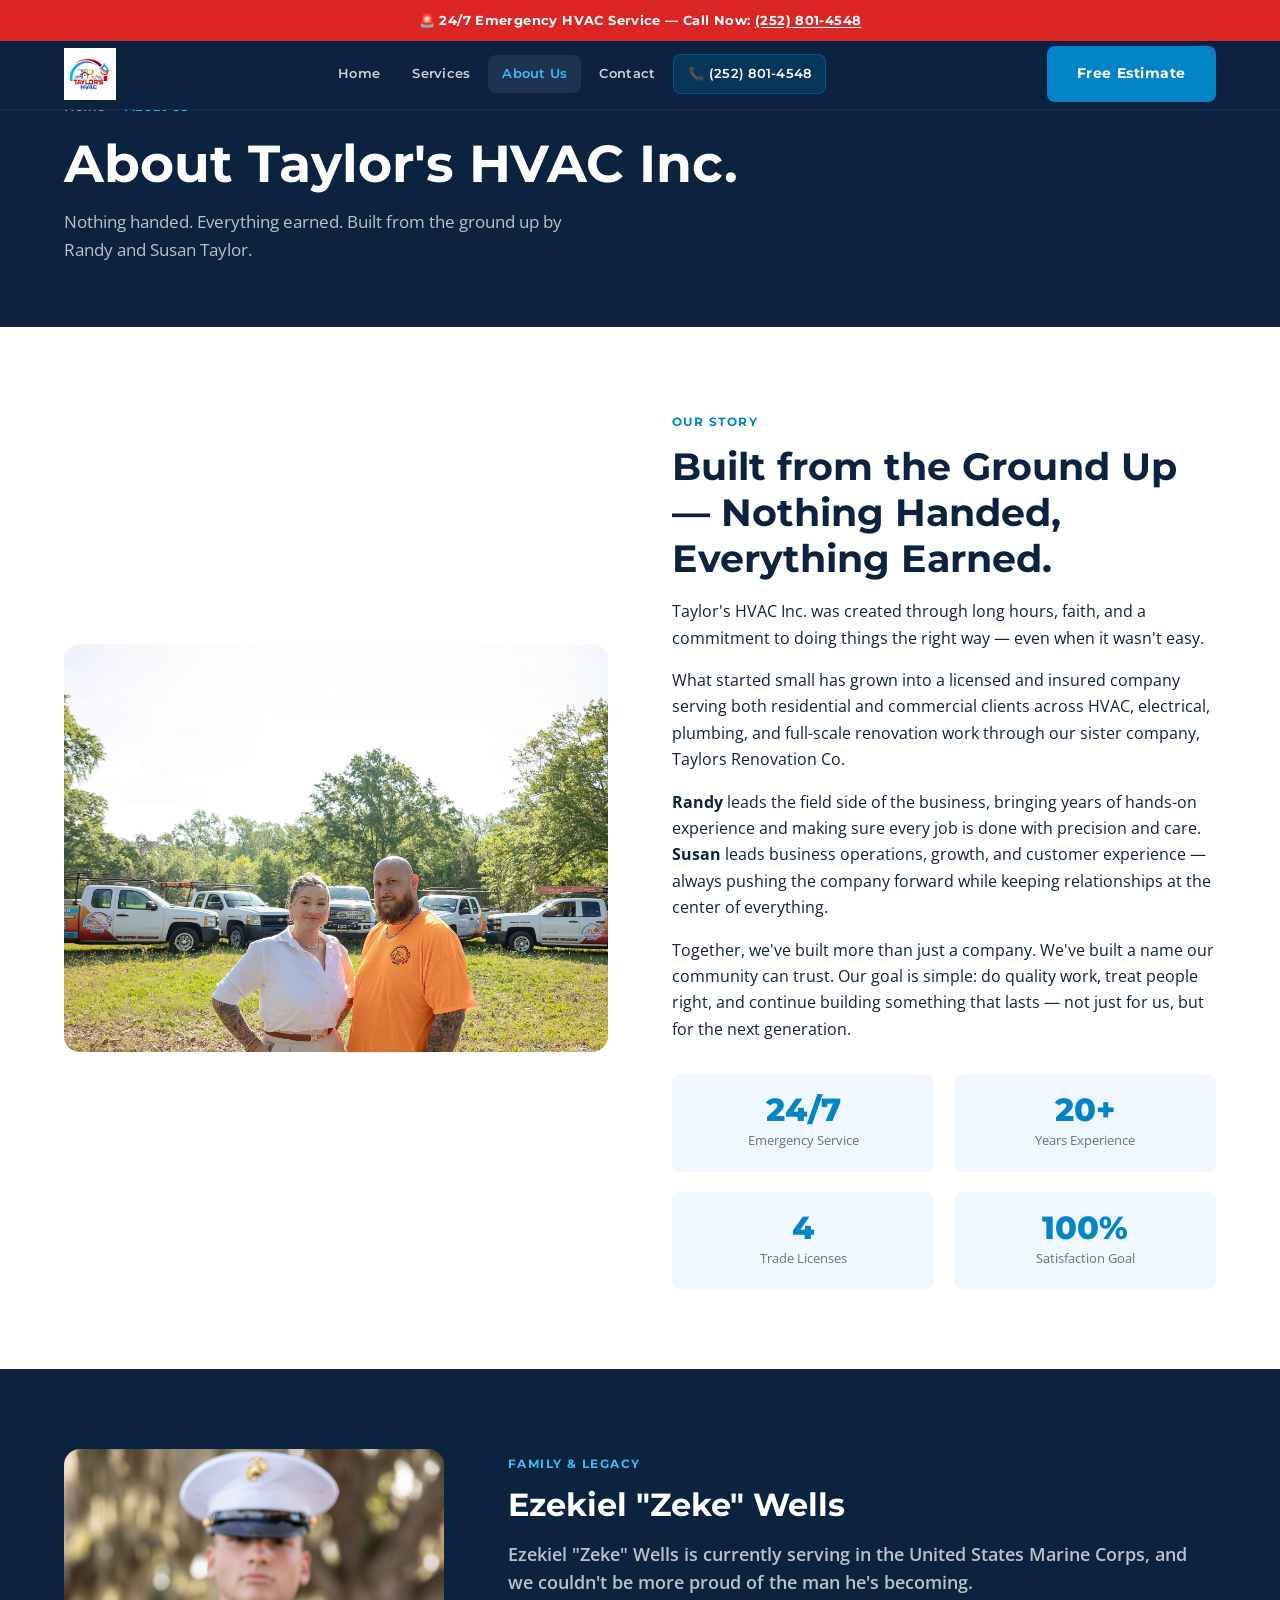
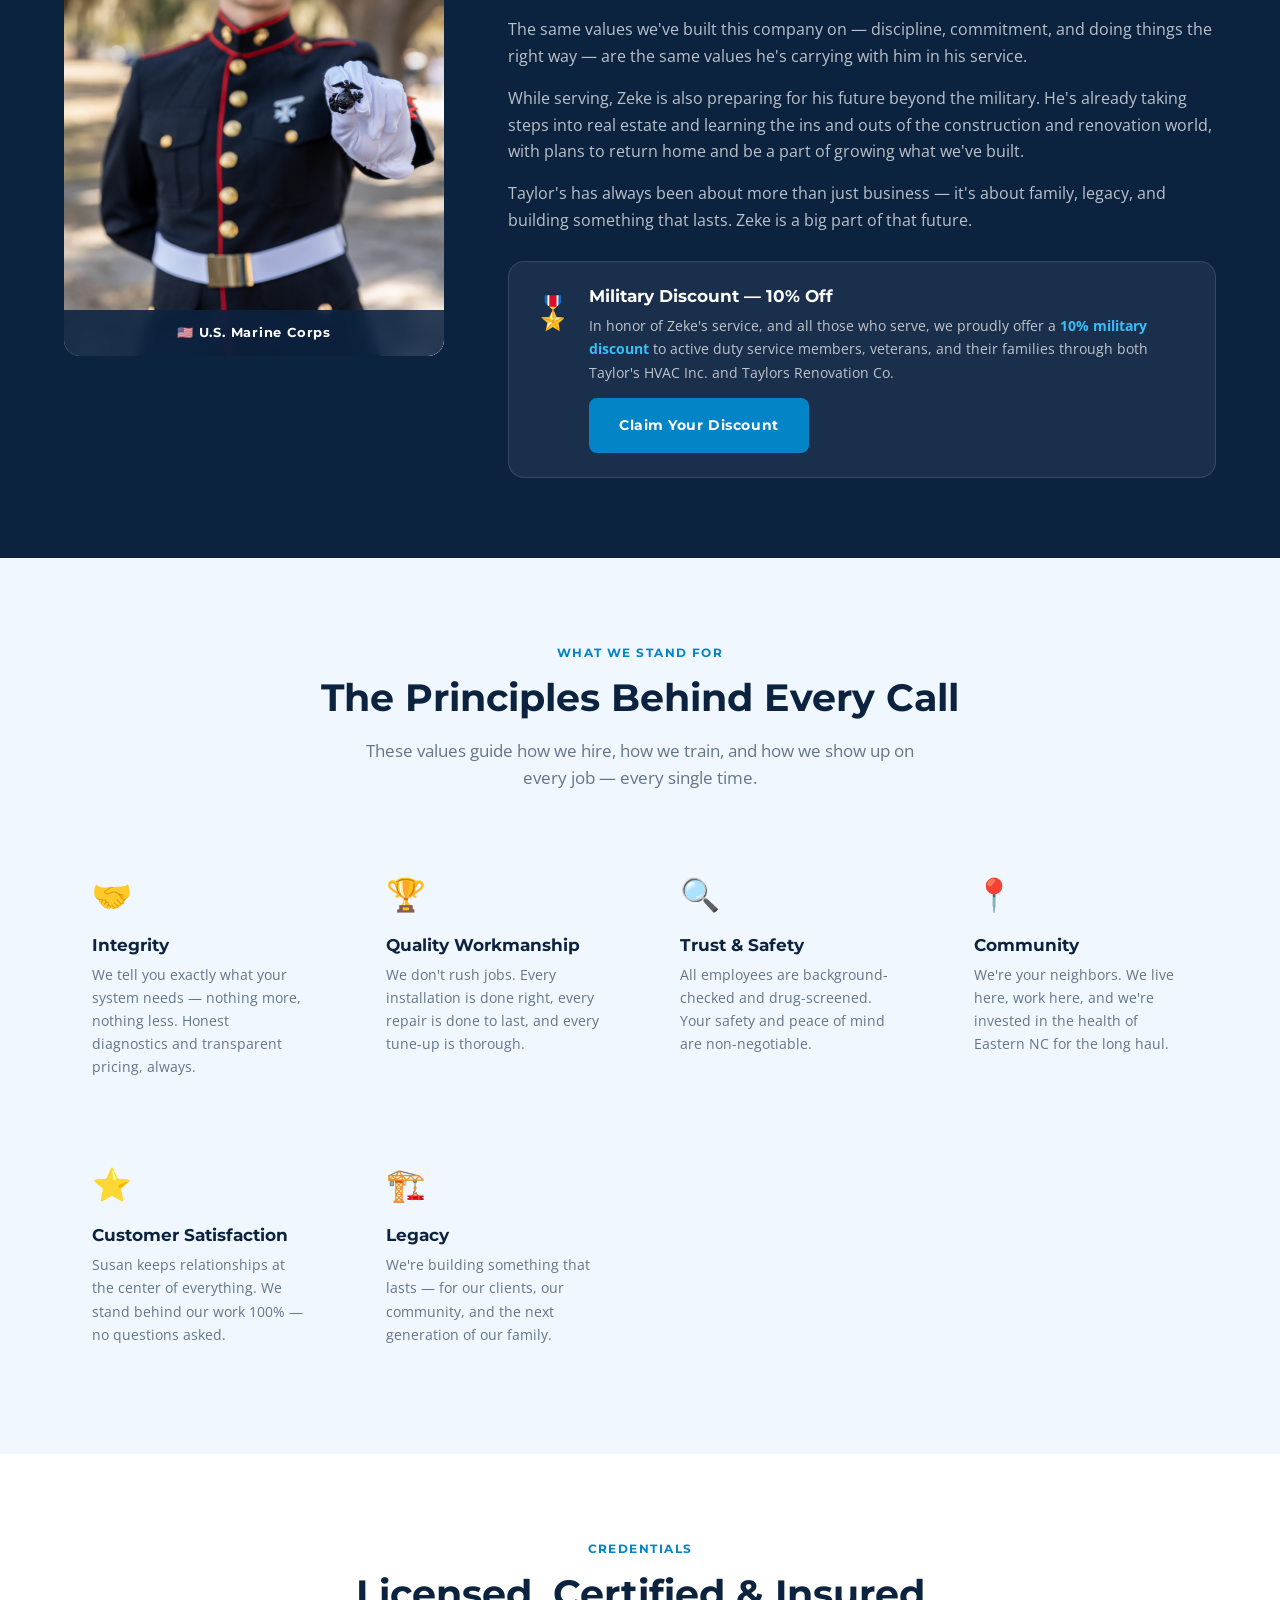
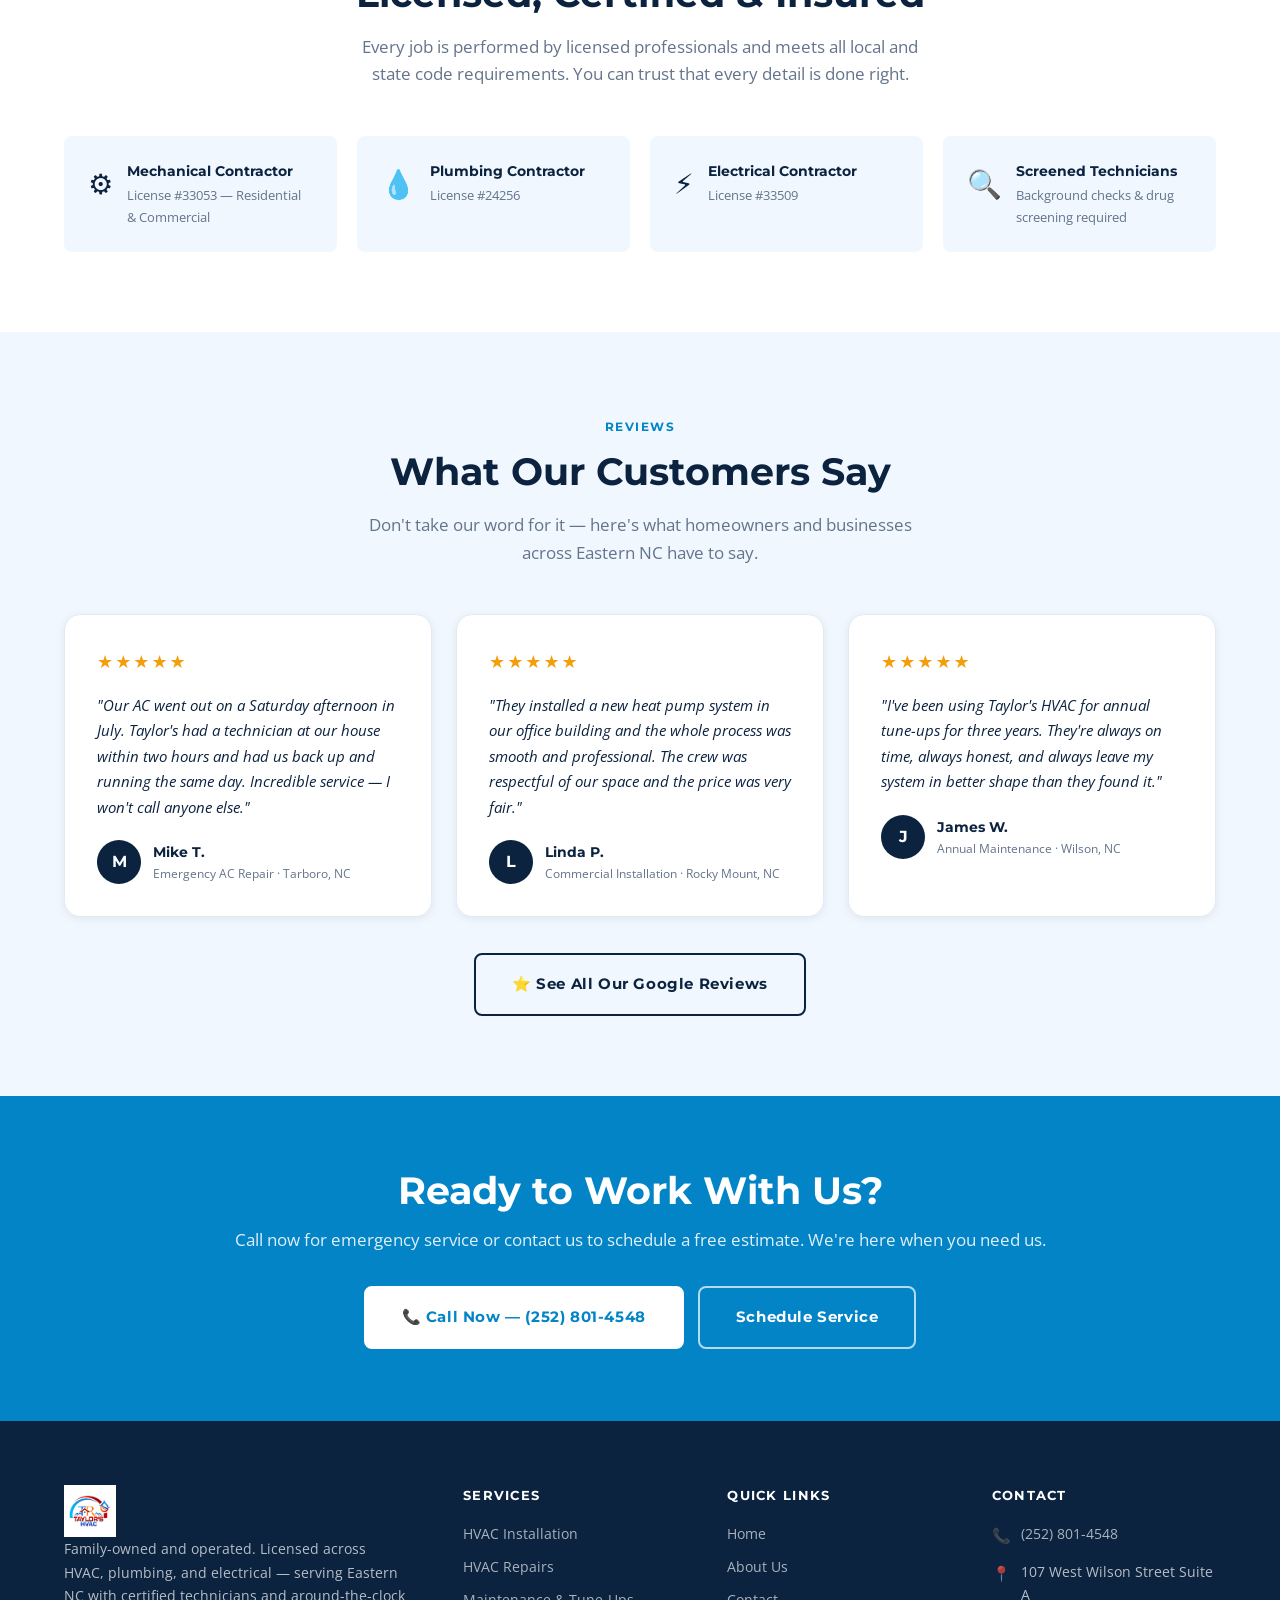
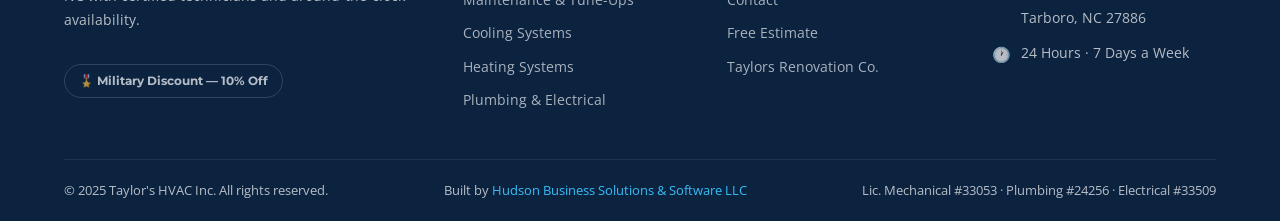
==== commit 87802d54: "Website update0.0.1" ====
--- a/about.html
+++ b/about.html
@@ -17,8 +17,7 @@
     <div class="container">
       <nav class="nav">
         <a href="index.html" class="nav-logo">
-          <span class="nav-logo-main">Taylor's HVAC Inc.</span>
-          <span class="nav-logo-sub">Tarboro, NC · 24/7 Service</span>
+          <img src="images/logo/logo.jpg" alt="Taylor's HVAC Inc." class="nav-logo-img">
         </a>
         <div class="nav-links">
           <a href="index.html">Home</a>
@@ -274,8 +273,7 @@
     <div class="container">
       <div class="footer-grid">
         <div class="footer-brand">
-          <span class="nav-logo-main">Taylor's HVAC Inc.</span>
-          <span class="nav-logo-sub">Tarboro, NC · 24/7 Service</span>
+          <img src="images/logo/logo.jpg" alt="Taylor's HVAC Inc." class="nav-logo-img">
           <p>Family-owned and operated. Licensed across HVAC, plumbing, and electrical — serving Eastern NC with certified technicians and around-the-clock availability.</p>
           <div class="military-badge">🎖️ Military Discount — 10% Off</div>
         </div>
--- a/css/styles.css
+++ b/css/styles.css
@@ -191,7 +191,12 @@
   text-transform: uppercase;
   color: var(--accent);
 }
-.nav-logo img { height: 44px; width: auto; }
+.nav-logo img,
+.nav-logo-img {
+  height: 52px;
+  width: auto;
+  display: block;
+}
 .nav-links {
   display: flex;
   align-items: center;
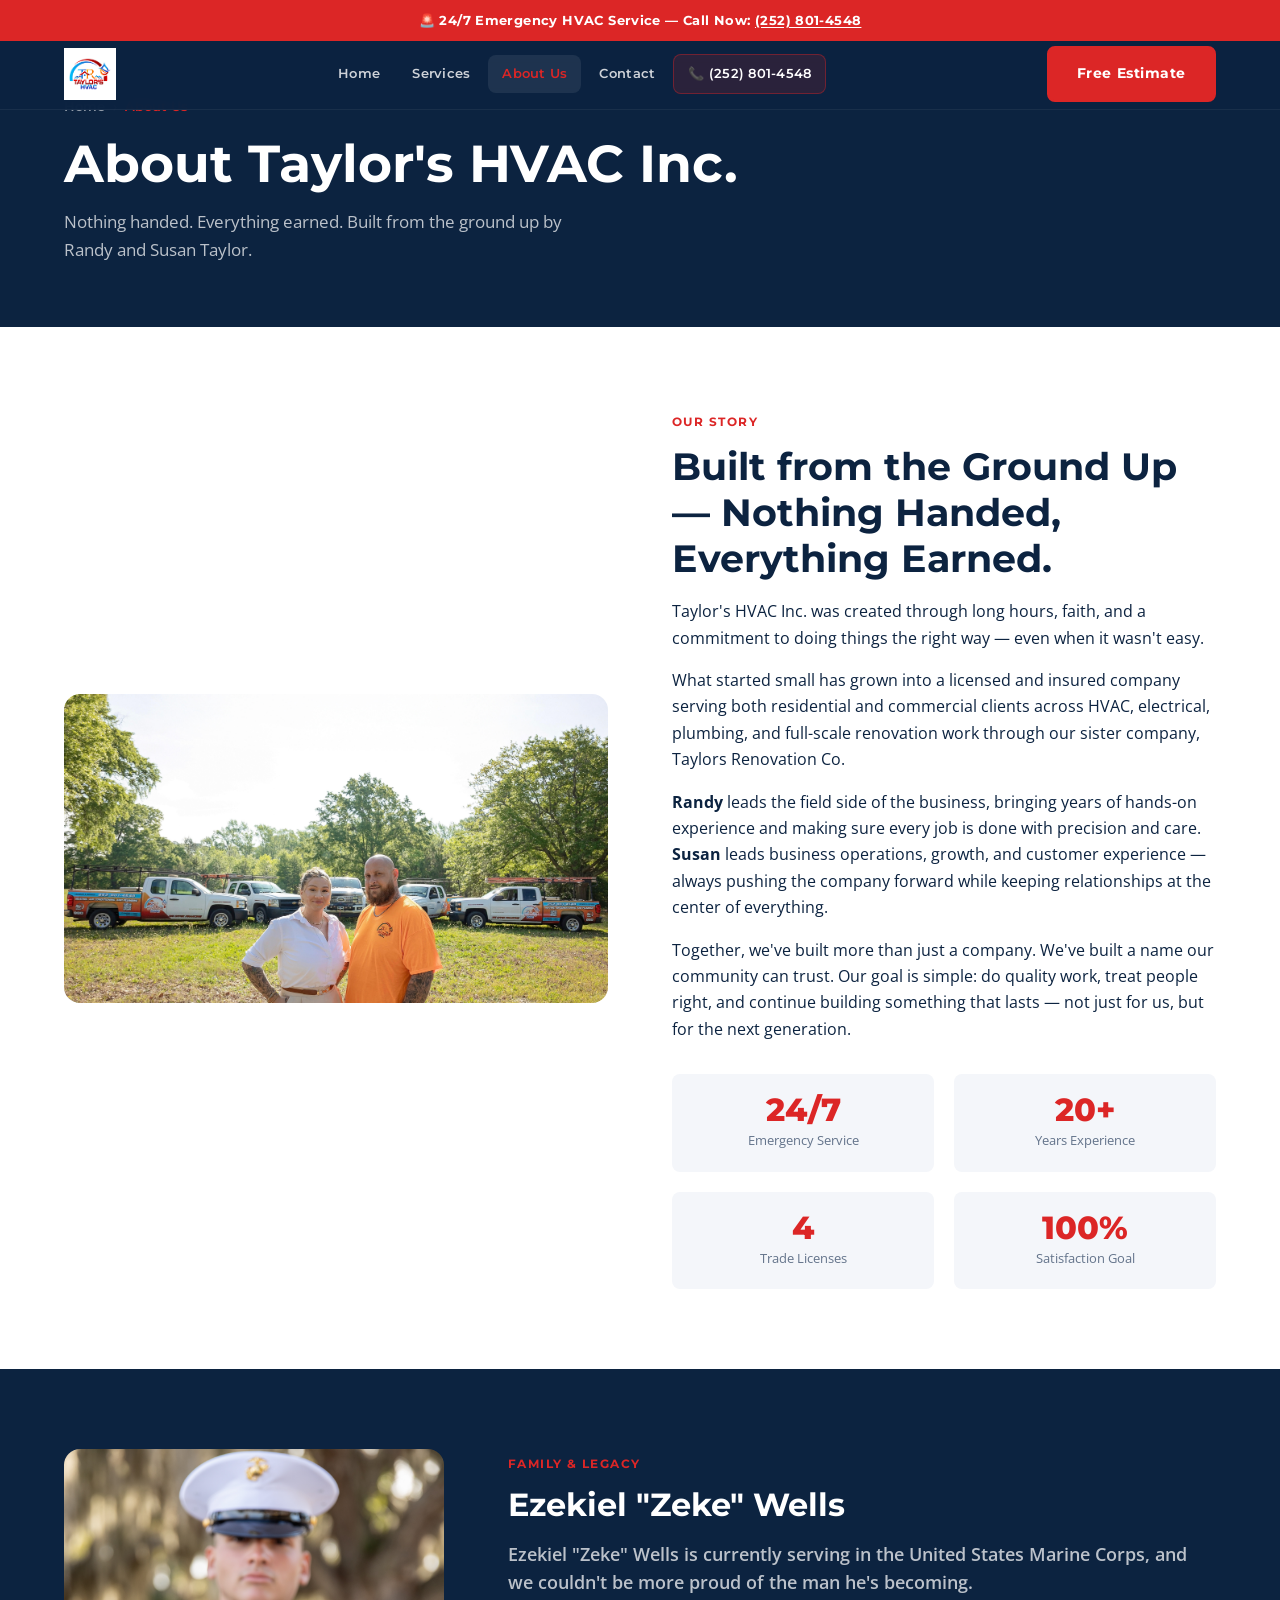
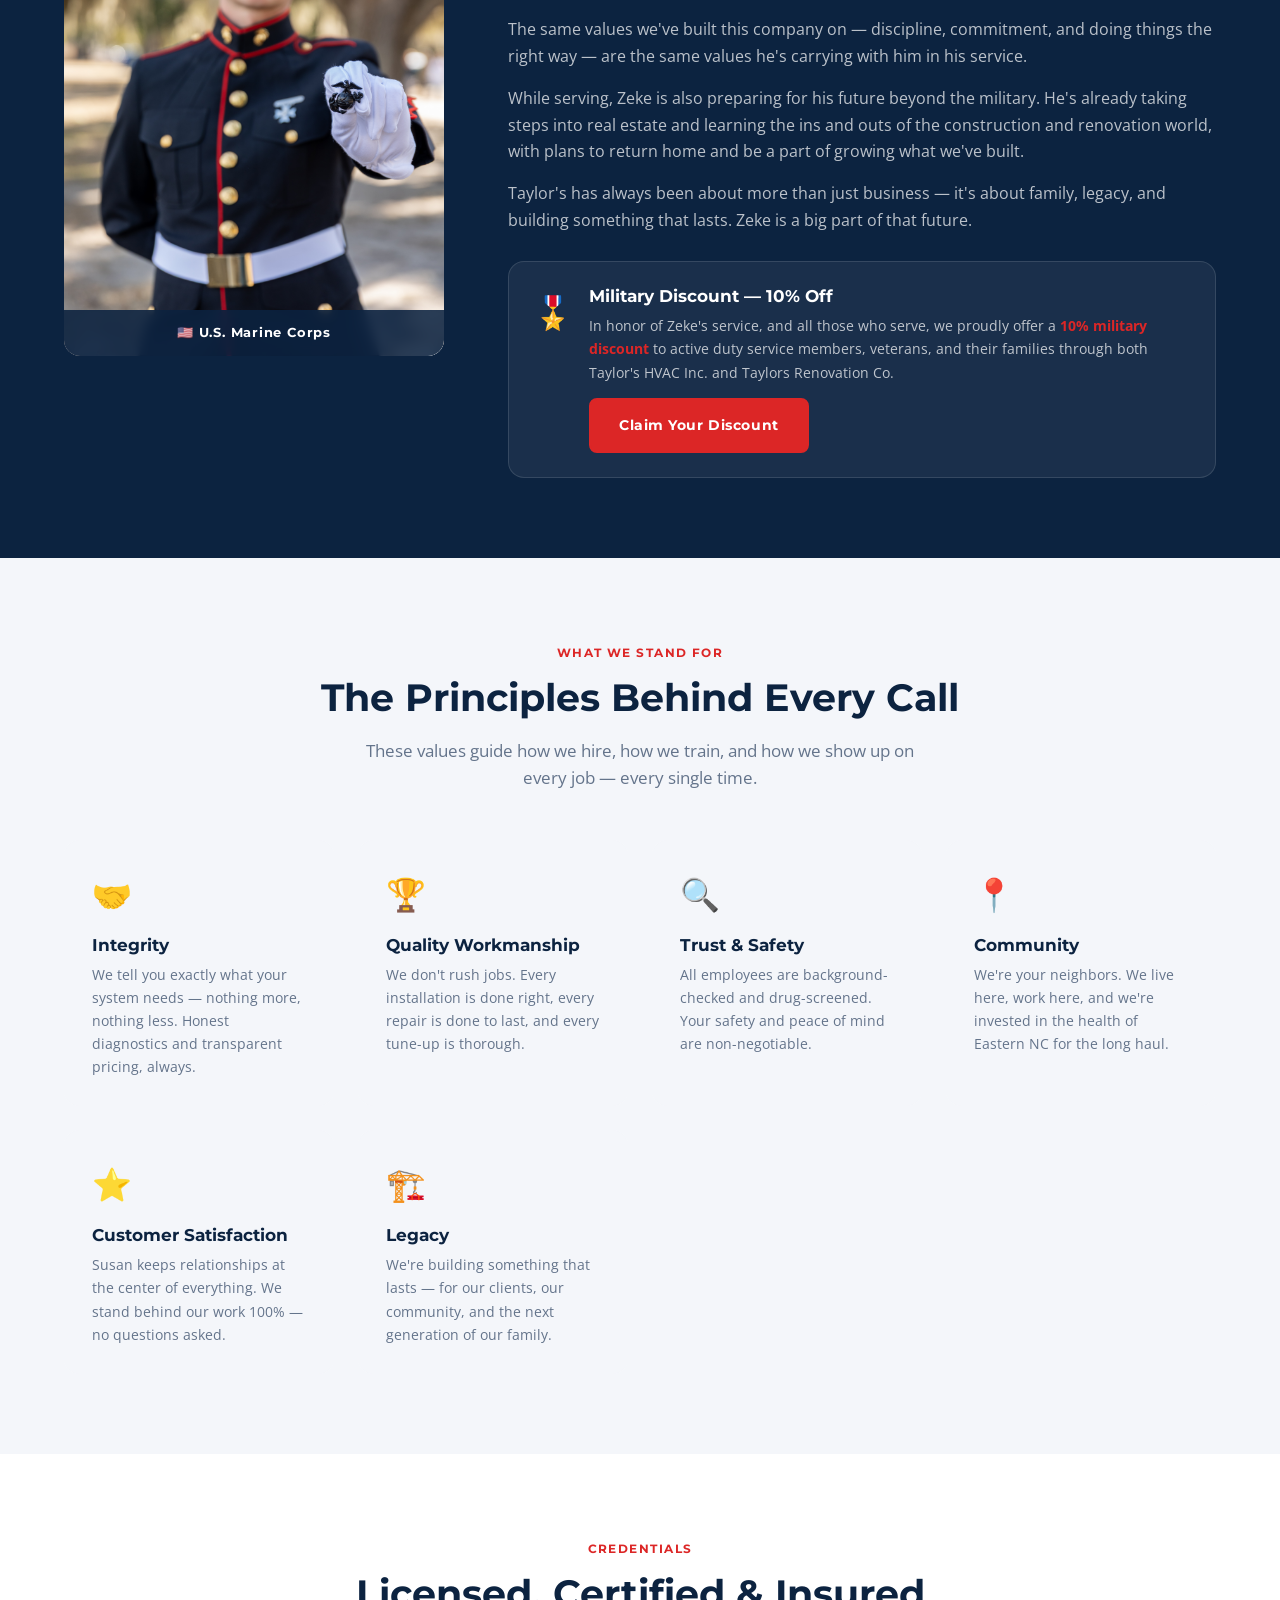
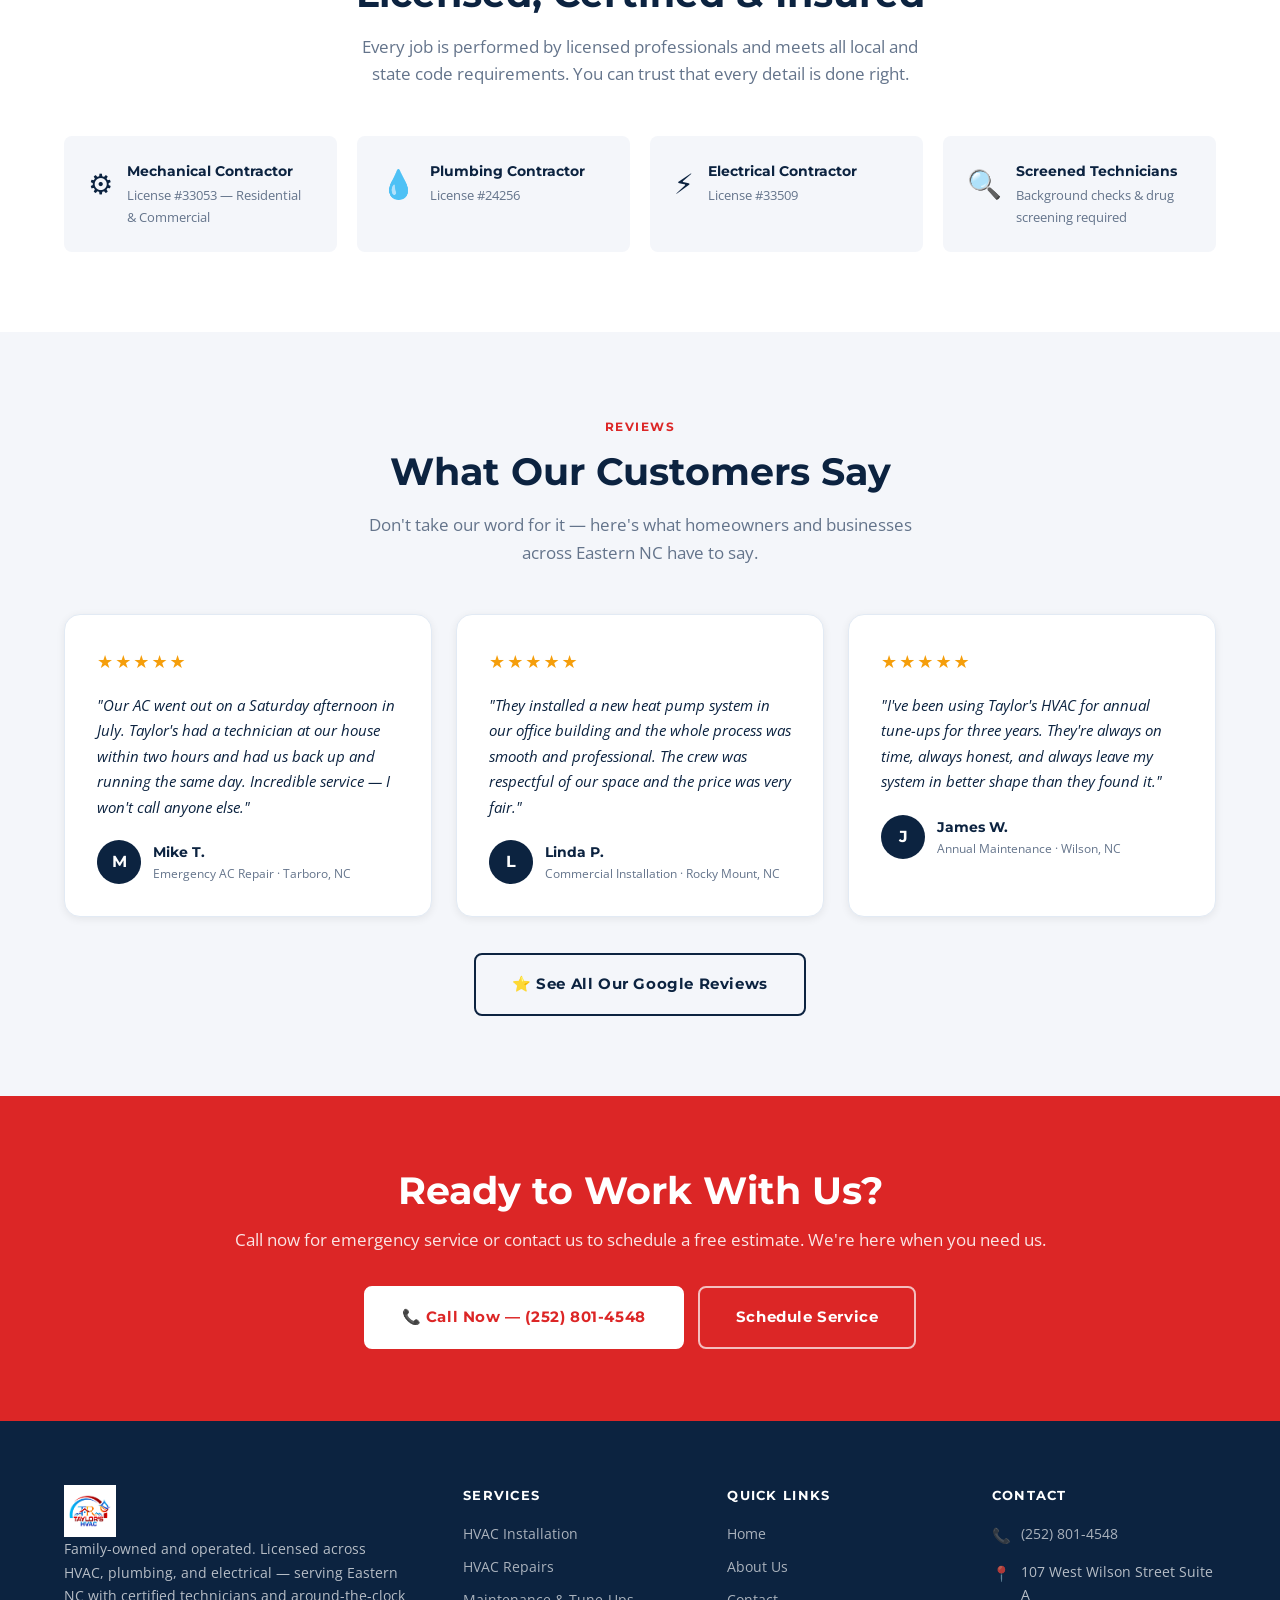
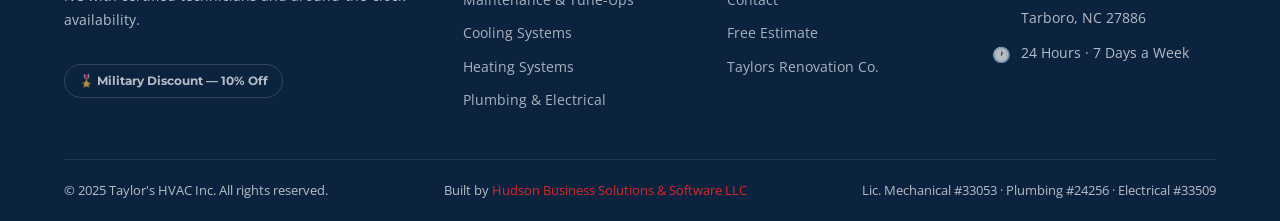
==== commit 43478cea: "Add favicon to all pages and wire up FormSubmit contact form - Add favicon and apple-touch-icon link" ====
--- a/about.html
+++ b/about.html
@@ -6,6 +6,8 @@
   <title>About Us | Taylor's HVAC Inc. — Tarboro, NC</title>
   <meta name="description" content="Built from the ground up by Randy and Susan Taylor. Learn the story behind Taylor's HVAC Inc. — a family-owned, licensed HVAC contractor in Tarboro, NC." />
   <link rel="stylesheet" href="css/styles.css" />
+  <link rel="icon" type="image/jpeg" href="images/logo/logo.jpg" />
+  <link rel="apple-touch-icon" href="images/logo/logo.jpg" />
 </head>
 <body>
 
--- a/css/styles.css
+++ b/css/styles.css
@@ -8,10 +8,10 @@
 :root {
   --primary:       #0C2340;
   --primary-light: #143258;
-  --accent:        #0284C7;
-  --accent-hover:  #0369A1;
-  --accent-light:  #E0F2FE;
-  --light:         #F0F7FF;
+  --accent:        #DC2626;
+  --accent-hover:  #B91C1C;
+  --accent-light:  #FEE2E2;
+  --light:         #F4F6FA;
   --white:         #FFFFFF;
   --text:          #0C2340;
   --text-muted:    #64748B;
@@ -107,7 +107,7 @@
   color: var(--white);
   border-color: var(--accent);
 }
-.btn-primary:hover { background: var(--accent-hover); border-color: var(--accent-hover); box-shadow: 0 4px 16px rgba(2,132,199,0.35); }
+.btn-primary:hover { background: var(--accent-hover); border-color: var(--accent-hover); box-shadow: 0 4px 16px rgba(220,38,38,0.35); }
 .btn-outline {
   background: transparent;
   color: var(--white);
@@ -158,7 +158,7 @@
   left: 0; right: 0;
   z-index: 1000;
   height: var(--nav-height);
-  background: rgba(12, 35, 64, 0.97);
+  background: rgba(12,35,64,0.97);
   backdrop-filter: blur(10px);
   -webkit-backdrop-filter: blur(10px);
   border-bottom: 1px solid rgba(255,255,255,0.06);
@@ -213,15 +213,15 @@
   letter-spacing: 0.02em;
 }
 .nav-links a:hover, .nav-links a.active { color: var(--white); background: rgba(255,255,255,0.08); }
-.nav-links a.active { color: #38BDF8; }
+.nav-links a.active { color: #DC2626; }
 .nav-cta { margin-left: 12px; }
 .nav-phone {
   font-family: 'Montserrat', sans-serif;
   font-weight: 700;
   font-size: 14px;
   color: var(--white) !important;
-  background: rgba(2,132,199,0.2) !important;
-  border: 1px solid rgba(2,132,199,0.4);
+  background: rgba(220,38,38,0.15) !important;
+  border: 1px solid rgba(220,38,38,0.4);
   border-radius: var(--radius);
   padding: 8px 14px !important;
 }
@@ -268,7 +268,7 @@
   transition: color var(--transition);
 }
 .mobile-menu a:last-child { border-bottom: none; }
-.mobile-menu a:hover { color: #38BDF8; }
+.mobile-menu a:hover { color: #DC2626; }
 .mobile-menu .btn { margin-top: 16px; width: 100%; justify-content: center; }
 
 /* ── Page Top Spacer ── */
@@ -308,14 +308,14 @@
   font-weight: 700;
   letter-spacing: 0.16em;
   text-transform: uppercase;
-  color: #38BDF8;
+  color: #DC2626;
   margin-bottom: 20px;
   padding: 6px 14px;
   border: 1px solid rgba(56,189,248,0.35);
   border-radius: 100px;
 }
 .hero h1 { color: var(--white); margin-bottom: 20px; font-weight: 800; }
-.hero h1 span { color: #38BDF8; }
+.hero h1 span { color: #DC2626; }
 .hero-sub {
   font-size: 1.15rem;
   color: rgba(255,255,255,0.8);
@@ -448,7 +448,7 @@
   overflow: hidden;
 }
 .seasonal-card.heating { background: linear-gradient(135deg, #7C2D12, #C2410C); }
-.seasonal-card.cooling { background: linear-gradient(135deg, #0C2340, #0284C7); }
+.seasonal-card.cooling { background: linear-gradient(135deg, #0C2340, #DC2626); }
 .seasonal-card h3 { color: var(--white); font-size: 1.4rem; margin-bottom: 10px; }
 .seasonal-card p { color: rgba(255,255,255,0.8); font-size: 14px; margin-bottom: 20px; }
 .seasonal-list { display: grid; gap: 8px; margin-bottom: 24px; }
@@ -472,7 +472,7 @@
 
 /* ── Process ── */
 .process-section { background: var(--primary); }
-.process-section .section-label { color: #38BDF8; }
+.process-section .section-label { color: #DC2626; }
 .process-section .section-title { color: var(--white); }
 .process-section .section-subtitle { color: rgba(255,255,255,0.65); }
 .process-steps { display: grid; grid-template-columns: repeat(3, 1fr); gap: 40px; position: relative; }
@@ -511,13 +511,10 @@
   overflow: hidden;
   border-radius: var(--radius-lg);
   box-shadow: var(--shadow-lg);
-  max-height: 540px;
 }
 .team-showcase img {
   width: 100%;
-  height: 100%;
-  object-fit: cover;
-  object-position: center 30%;
+  height: auto;
   display: block;
   transition: transform 0.6s ease;
 }
@@ -562,7 +559,7 @@
   font-weight: 700; font-size: 13px; letter-spacing: 0.06em;
   text-align: center; padding: 12px;
 }
-.zeke-body .section-label { color: #38BDF8; }
+.zeke-body .section-label { color: #DC2626; }
 .zeke-body h2 { color: var(--white); font-size: 2rem; margin-bottom: 16px; }
 .zeke-lead { font-size: 1.1rem; color: rgba(255,255,255,0.9); font-weight: 600; line-height: 1.6; margin-bottom: 20px; }
 .zeke-body p { color: rgba(255,255,255,0.72); }
@@ -575,7 +572,7 @@
 .military-discount-icon { font-size: 32px; flex-shrink: 0; }
 .military-discount-card h4 { color: var(--white); font-size: 1.05rem; margin-bottom: 8px; }
 .military-discount-card p { color: rgba(255,255,255,0.72); font-size: 14px; margin: 0; }
-.military-discount-card strong { color: #38BDF8; }
+.military-discount-card strong { color: #DC2626; }
 
 /* ── Testimonials ── */
 .testimonials-section { background: var(--light); }
@@ -670,8 +667,8 @@
   font-weight: 600;
 }
 .breadcrumb a { color: rgba(255,255,255,0.55); transition: color var(--transition); }
-.breadcrumb a:hover { color: #38BDF8; }
-.breadcrumb span { color: #38BDF8; }
+.breadcrumb a:hover { color: #DC2626; }
+.breadcrumb span { color: #DC2626; }
 
 /* ── Service Detail ── */
 .service-detail {
@@ -721,13 +718,11 @@
 /* ── About ── */
 .about-intro { display: grid; grid-template-columns: 1fr 1fr; gap: 64px; align-items: center; }
 .about-intro-img {
-  border-radius: var(--radius-lg); overflow: hidden;
-  aspect-ratio: 4/3;
+  border-radius: var(--radius-lg);
+  overflow: hidden;
   background: var(--light);
-  display: flex; align-items: center; justify-content: center;
-  color: var(--text-muted); font-size: 14px;
-}
-.about-intro-img img { width: 100%; height: 100%; object-fit: cover; }
+}
+.about-intro-img img { width: 100%; height: auto; display: block; }
 .about-numbers { display: grid; grid-template-columns: 1fr 1fr; gap: 20px; margin-top: 32px; }
 .about-number { background: var(--light); border-radius: var(--radius); padding: 20px; text-align: center; }
 .about-number-val { font-family: 'Montserrat', sans-serif; font-weight: 800; font-size: 2rem; color: var(--accent); line-height: 1; }
@@ -801,7 +796,7 @@
 }
 input:focus, select:focus, textarea:focus {
   border-color: var(--accent);
-  box-shadow: 0 0 0 3px rgba(2,132,199,0.12);
+  box-shadow: 0 0 0 3px rgba(220,38,38,0.12);
 }
 textarea { resize: vertical; min-height: 130px; }
 .form-success {
@@ -831,7 +826,7 @@
 }
 .footer-links { display: grid; gap: 10px; }
 .footer-links a { font-size: 14px; color: rgba(255,255,255,0.65); transition: color var(--transition); }
-.footer-links a:hover { color: #38BDF8; }
+.footer-links a:hover { color: #DC2626; }
 .footer-contact { display: grid; gap: 12px; }
 .footer-contact-item { display: flex; align-items: flex-start; gap: 10px; font-size: 14px; }
 .footer-contact-icon { font-size: 15px; margin-top: 1px; flex-shrink: 0; }
@@ -840,7 +835,7 @@
   display: flex; align-items: center; justify-content: space-between;
   font-size: 13px;
 }
-.footer-bottom a { color: #38BDF8; }
+.footer-bottom a { color: #DC2626; }
 .military-badge {
   display: inline-flex; align-items: center; gap: 6px;
   padding: 6px 14px;
@@ -897,3 +892,16 @@
   .hero-actions .btn { justify-content: center; }
   .cta-actions { flex-direction: column; align-items: center; }
 }
+
+/* ── SMS Consent ── */
+.sms-consent {
+  font-size: 11px;
+  color: var(--text-muted);
+  line-height: 1.6;
+  margin-bottom: 16px;
+  padding: 12px;
+  background: var(--light);
+  border-radius: var(--radius);
+  border-left: 3px solid var(--border);
+}
+.sms-consent a { color: var(--accent); text-decoration: underline; }
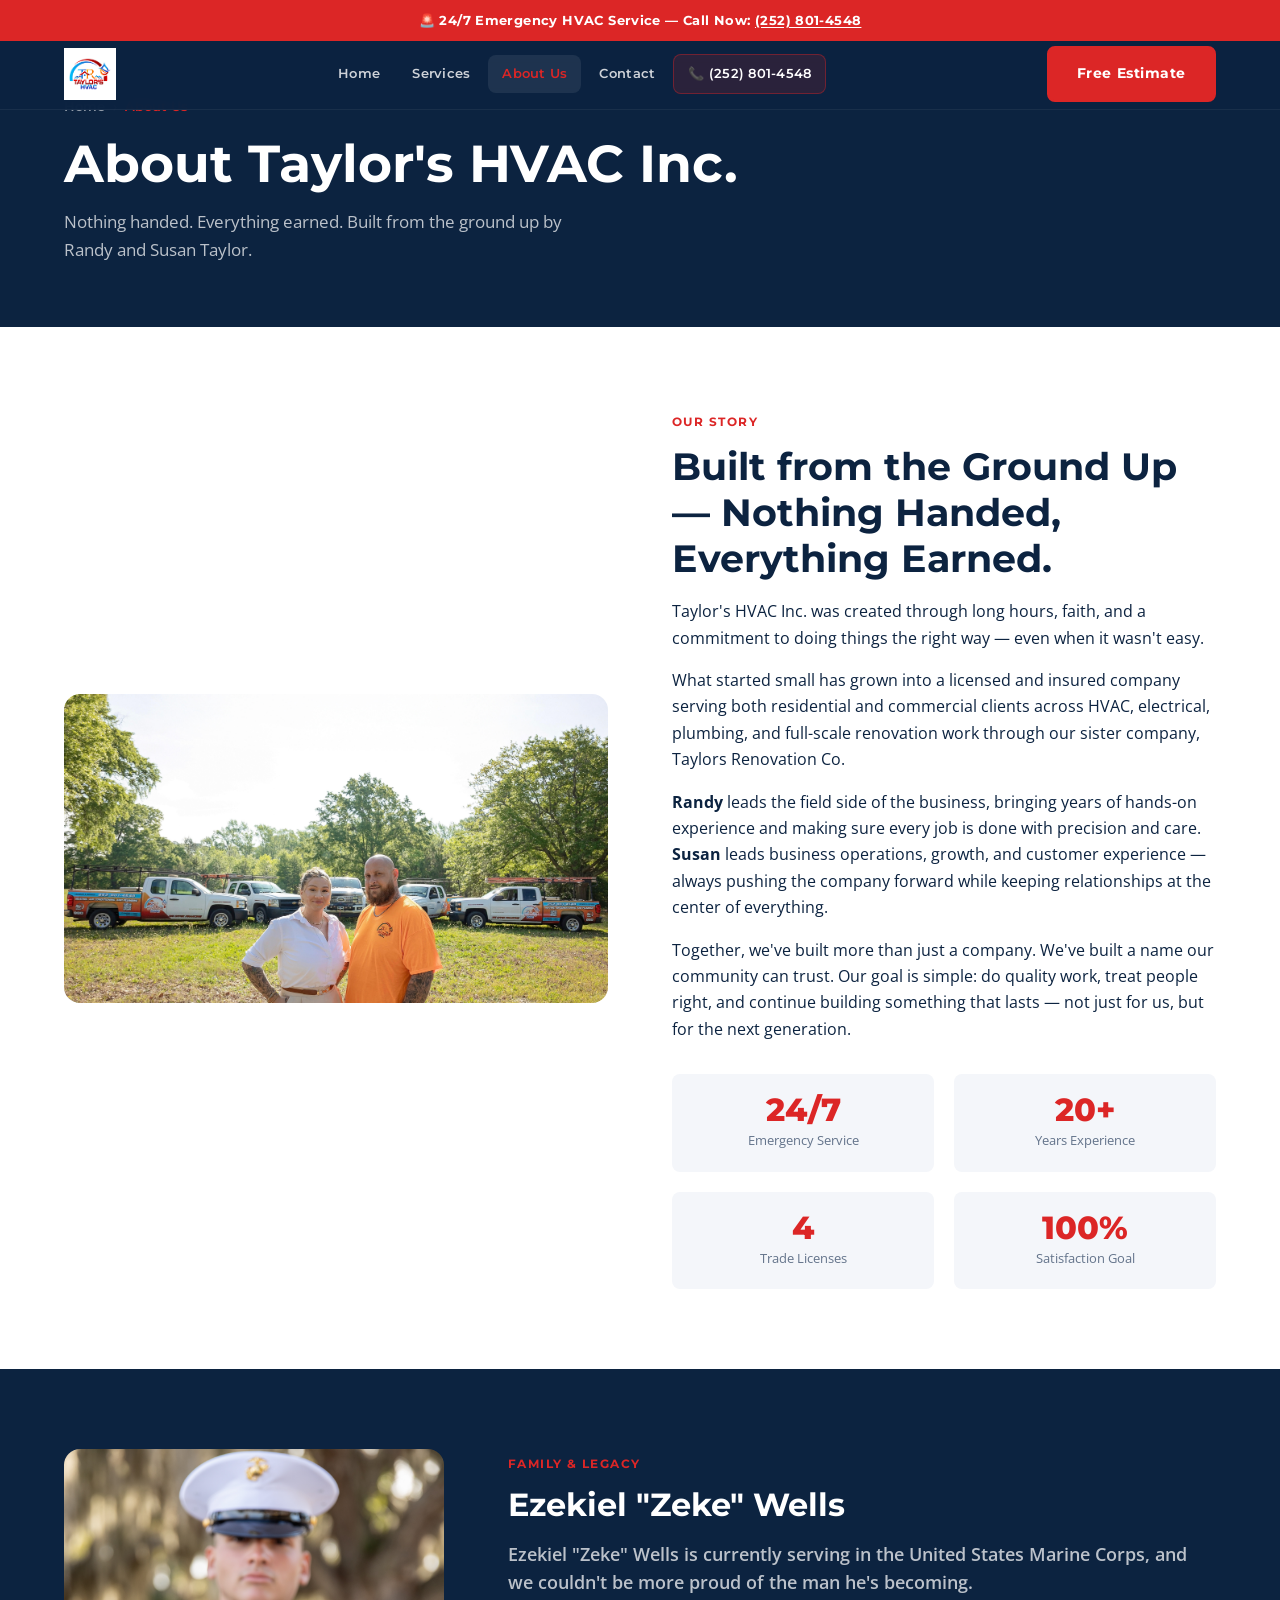
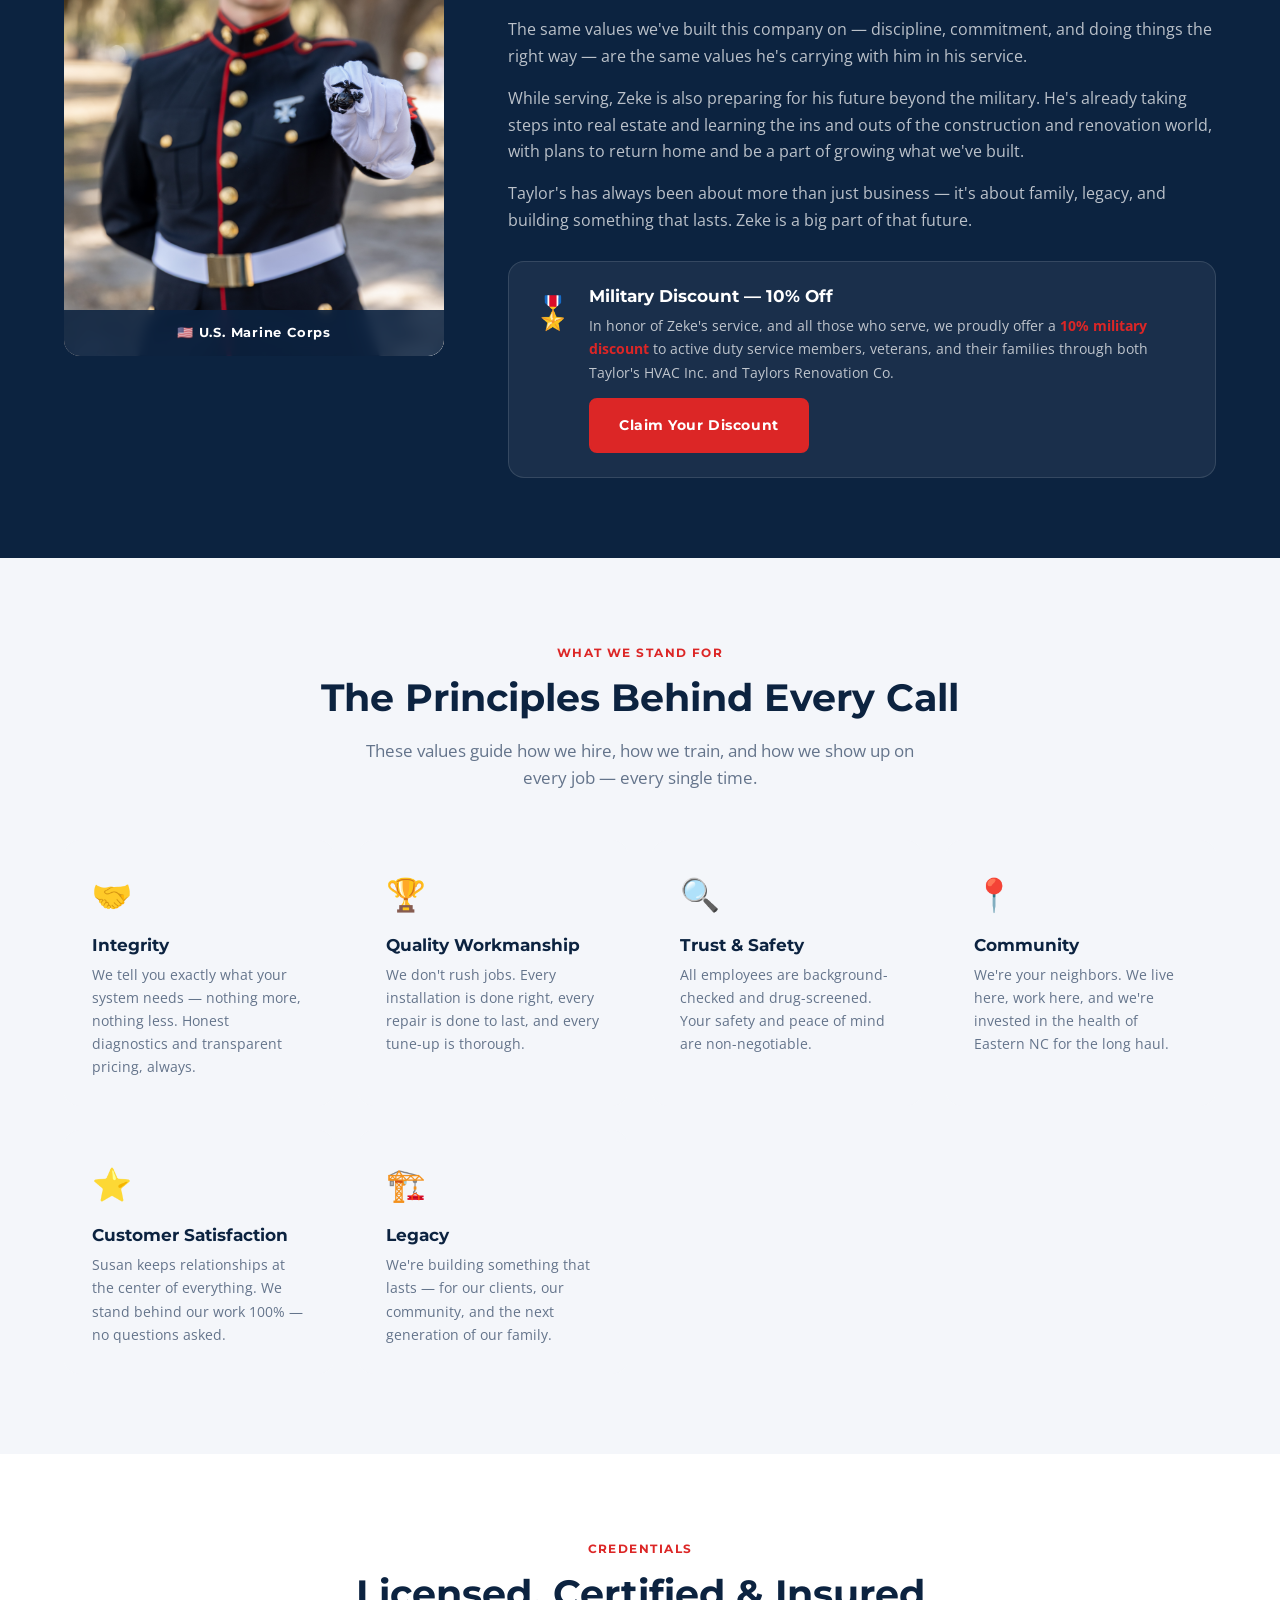
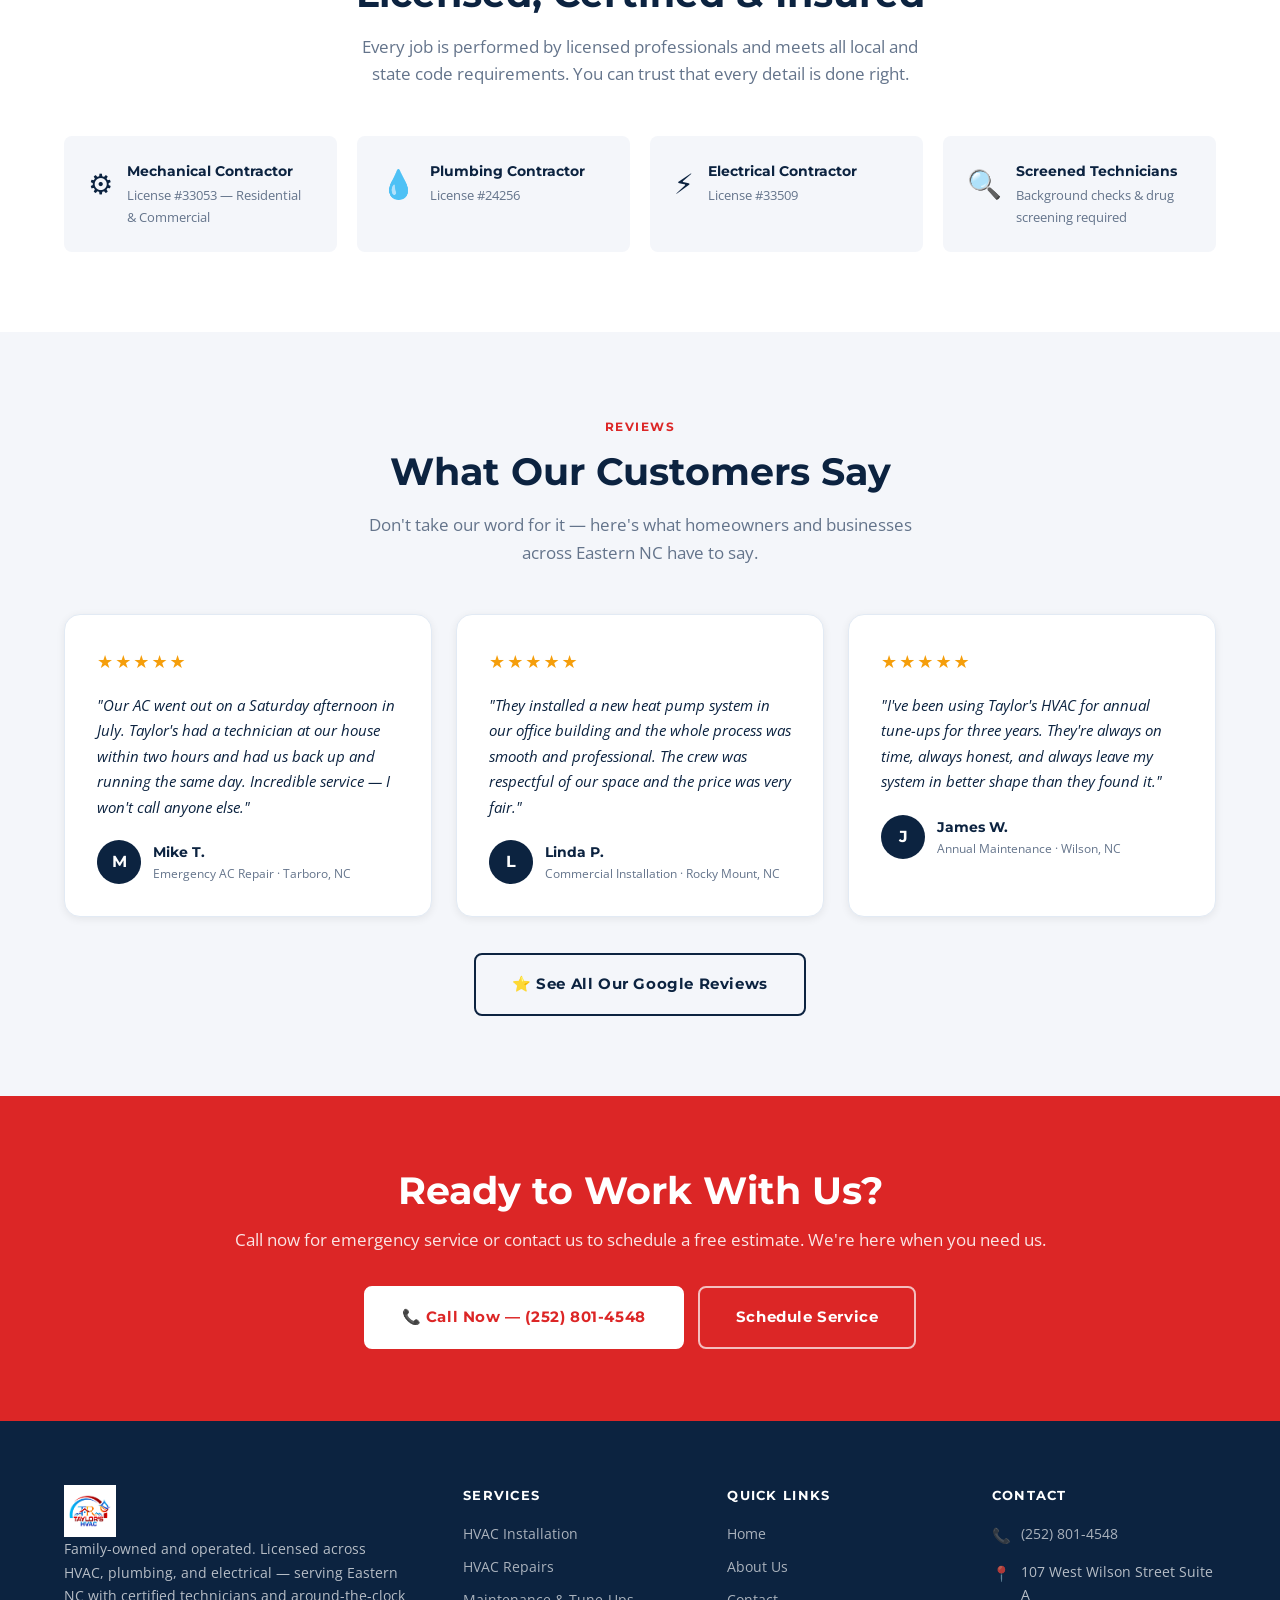
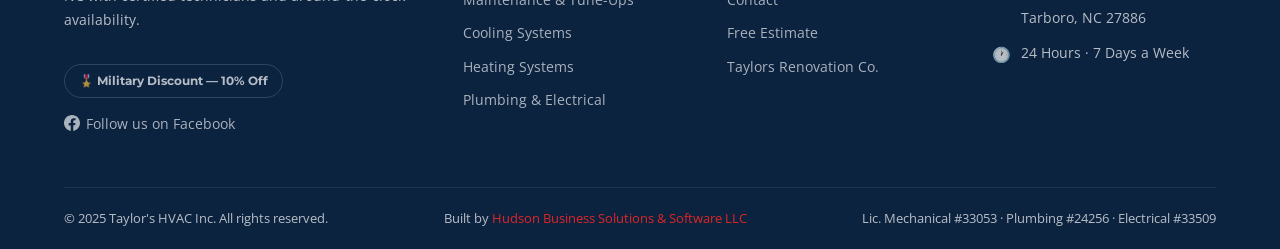
==== commit 7dc9d21f: "Add Facebook link to footer on all pages" ====
--- a/about.html
+++ b/about.html
@@ -8,6 +8,20 @@
   <link rel="stylesheet" href="css/styles.css" />
   <link rel="icon" type="image/jpeg" href="images/logo/logo.jpg" />
   <link rel="apple-touch-icon" href="images/logo/logo.jpg" />
+  <meta property="og:type" content="website" />
+  <meta property="og:url" content="https://www.taylorshvacinc.com/about.html" />
+  <meta property="og:title" content="About Us | Taylor's HVAC Inc. — Tarboro, NC" />
+  <meta property="og:description" content="Built from the ground up by Randy and Susan Taylor. Learn the story behind Taylor's HVAC Inc. — a family-owned, licensed HVAC contractor in Tarboro, NC." />
+  <meta property="og:image" content="https://www.taylorshvacinc.com/images/logo/logo.jpg" />
+  <meta property="og:site_name" content="Taylor's HVAC Inc." />
+  <!-- Google Analytics -->
+  <script async src="https://www.googletagmanager.com/gtag/js?id=G-0GMXBSP310"></script>
+  <script>
+    window.dataLayer = window.dataLayer || [];
+    function gtag(){dataLayer.push(arguments);}
+    gtag('js', new Date());
+    gtag('config', 'G-0GMXBSP310');
+  </script>
 </head>
 <body>
 
@@ -278,6 +292,12 @@
           <img src="images/logo/logo.jpg" alt="Taylor's HVAC Inc." class="nav-logo-img">
           <p>Family-owned and operated. Licensed across HVAC, plumbing, and electrical — serving Eastern NC with certified technicians and around-the-clock availability.</p>
           <div class="military-badge">🎖️ Military Discount — 10% Off</div>
+          <div style="margin-top:14px;">
+            <a href="https://www.facebook.com/TaylorsHvacNHomeRepair/" target="_blank" rel="noopener" style="color:rgba(255,255,255,0.65); font-size:14px; text-decoration:none; display:inline-flex; align-items:center; gap:6px;">
+              <svg xmlns="http://www.w3.org/2000/svg" width="16" height="16" viewBox="0 0 24 24" fill="currentColor"><path d="M24 12.073C24 5.405 18.627 0 12 0S0 5.405 0 12.073C0 18.1 4.388 23.094 10.125 24v-8.437H7.078v-3.49h3.047V9.41c0-3.025 1.791-4.697 4.533-4.697 1.312 0 2.686.236 2.686.236v2.97h-1.513c-1.491 0-1.956.93-1.956 1.886v2.267h3.328l-.532 3.49h-2.796V24C19.612 23.094 24 18.1 24 12.073z"/></svg>
+              Follow us on Facebook
+            </a>
+          </div>
         </div>
         <div>
           <div class="footer-heading">Services</div>
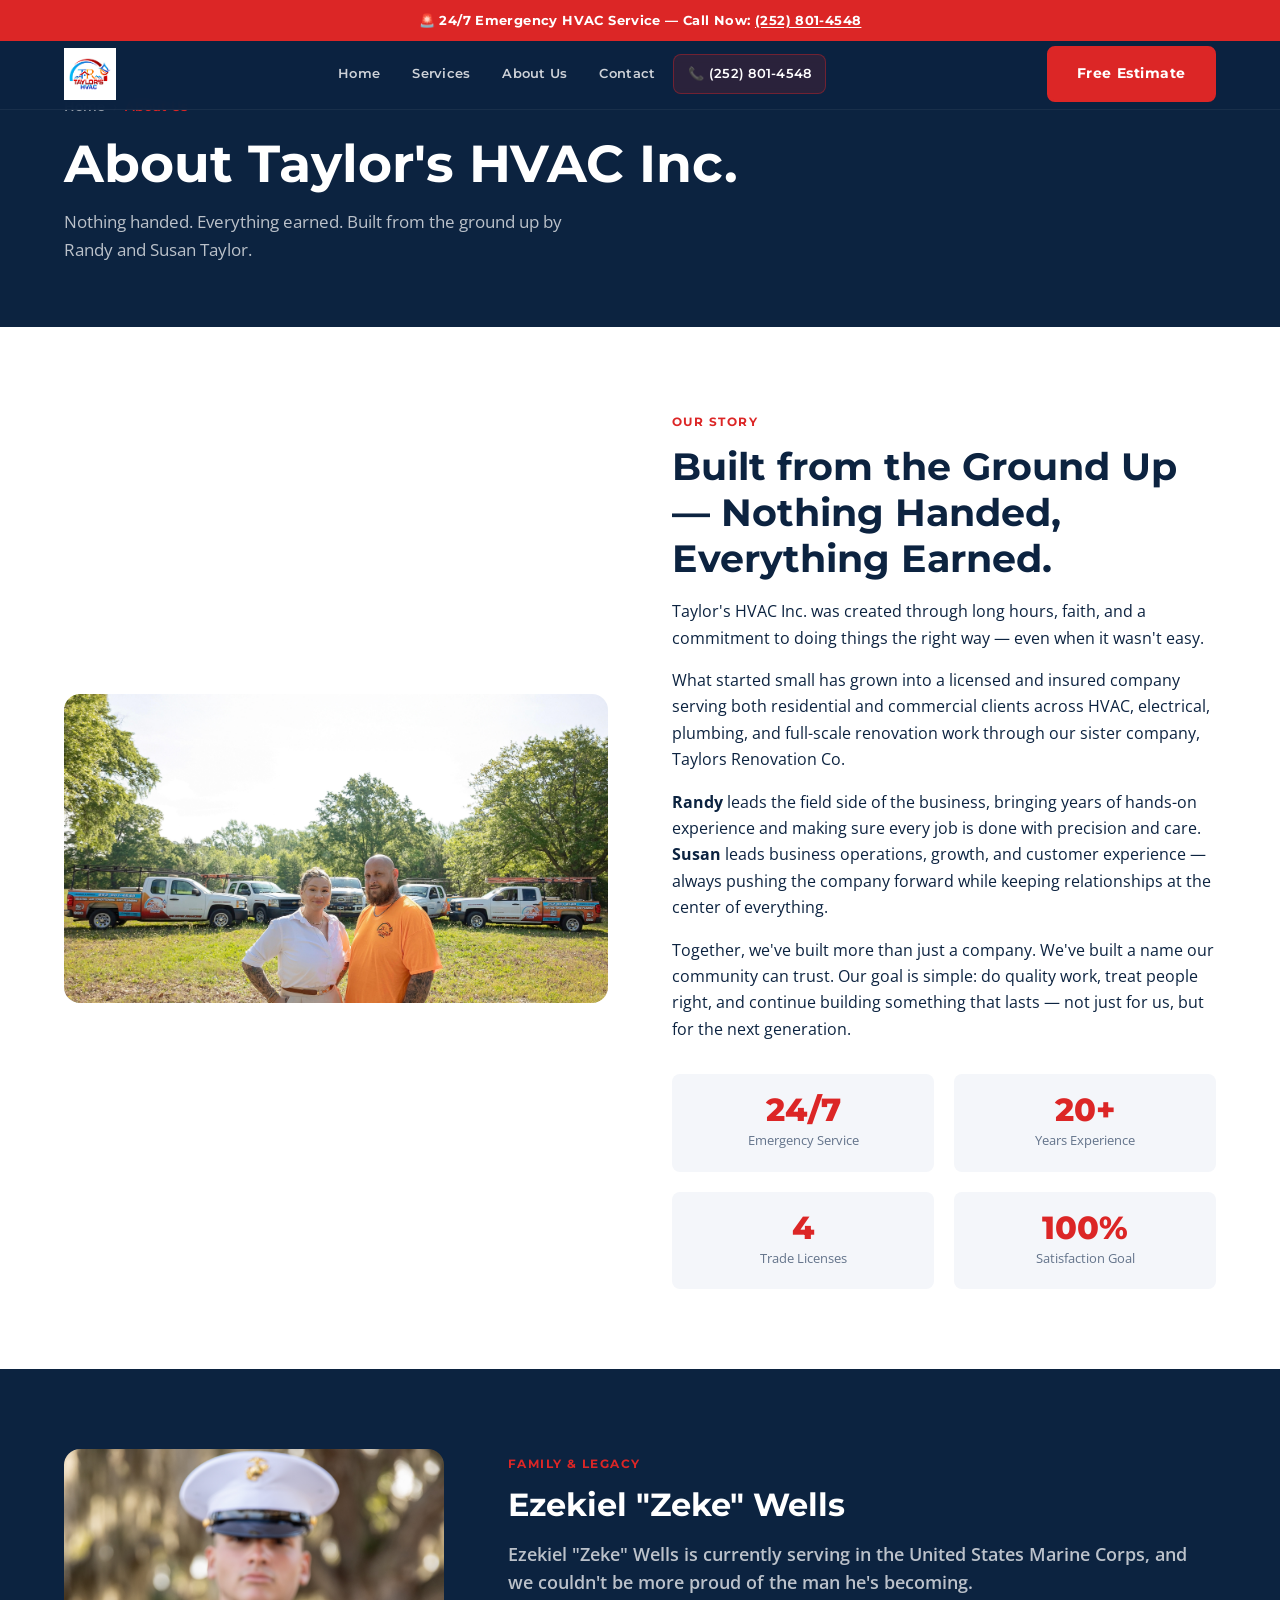
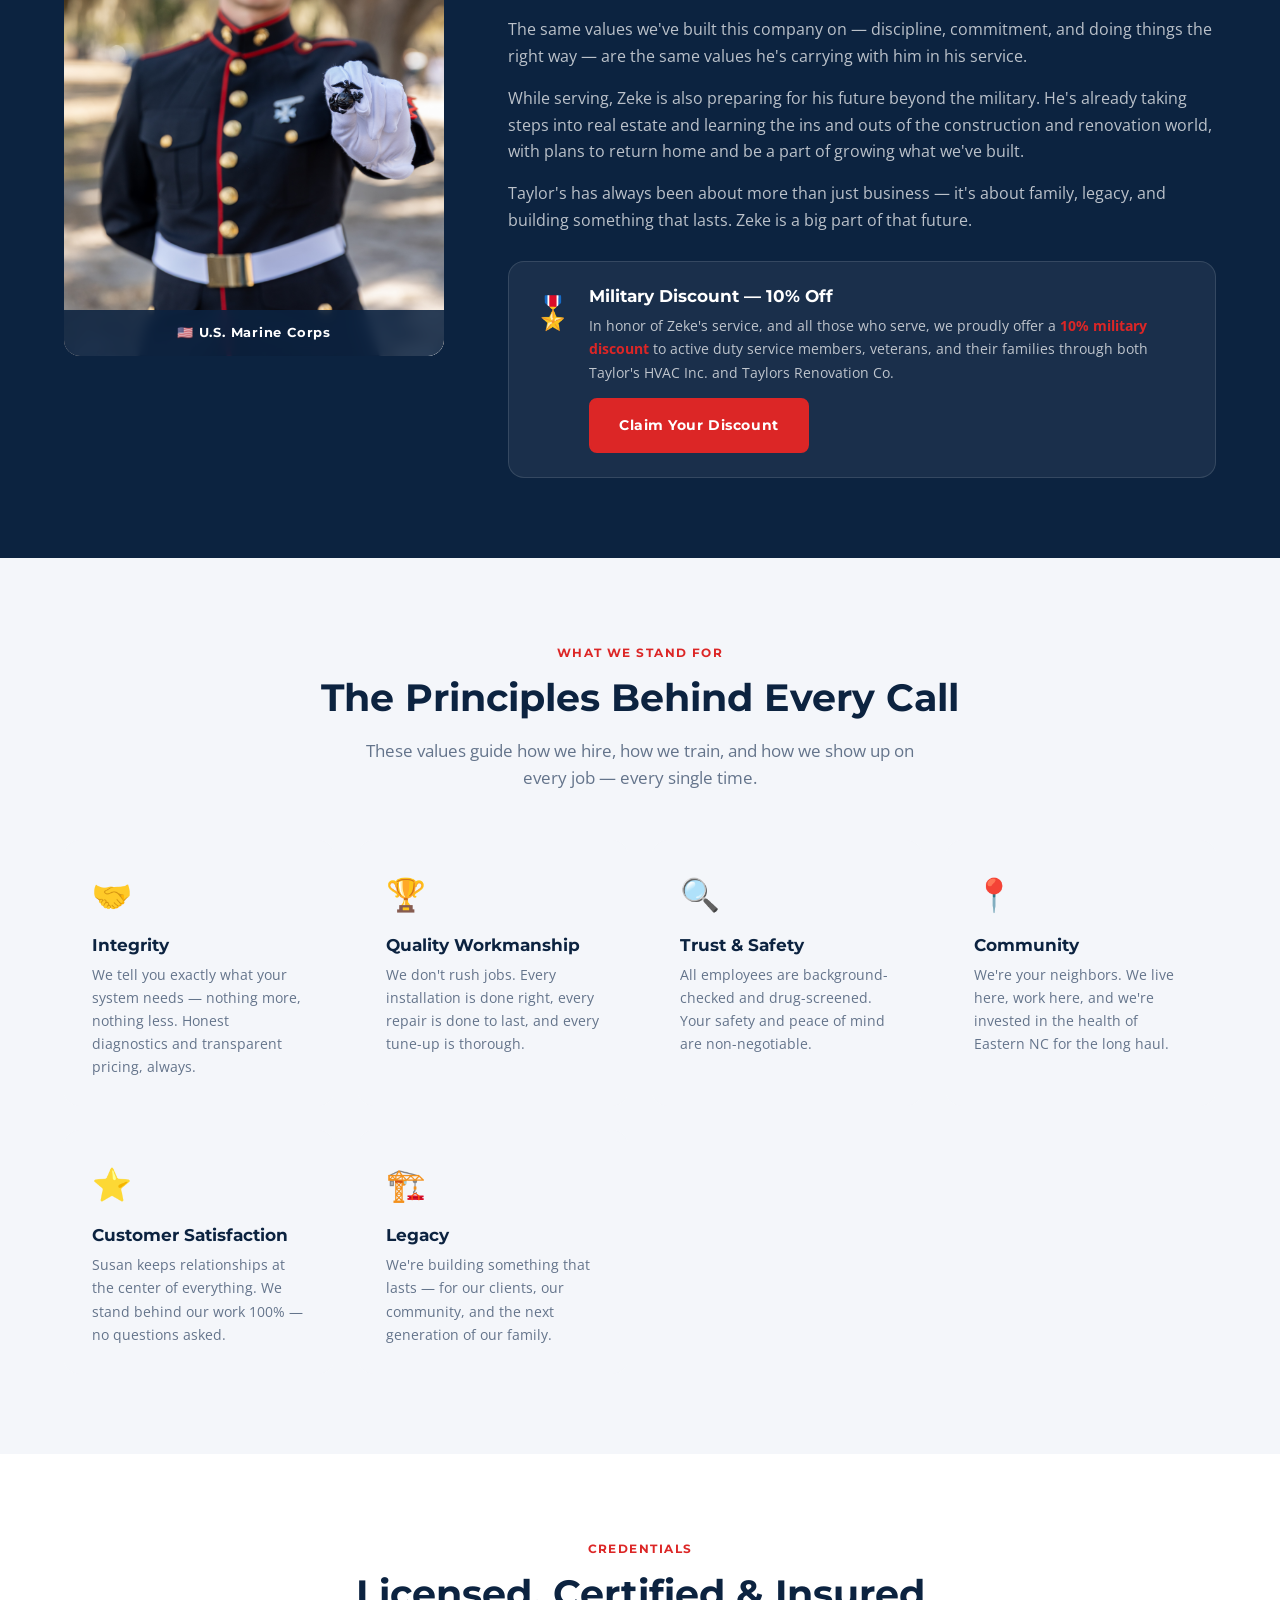
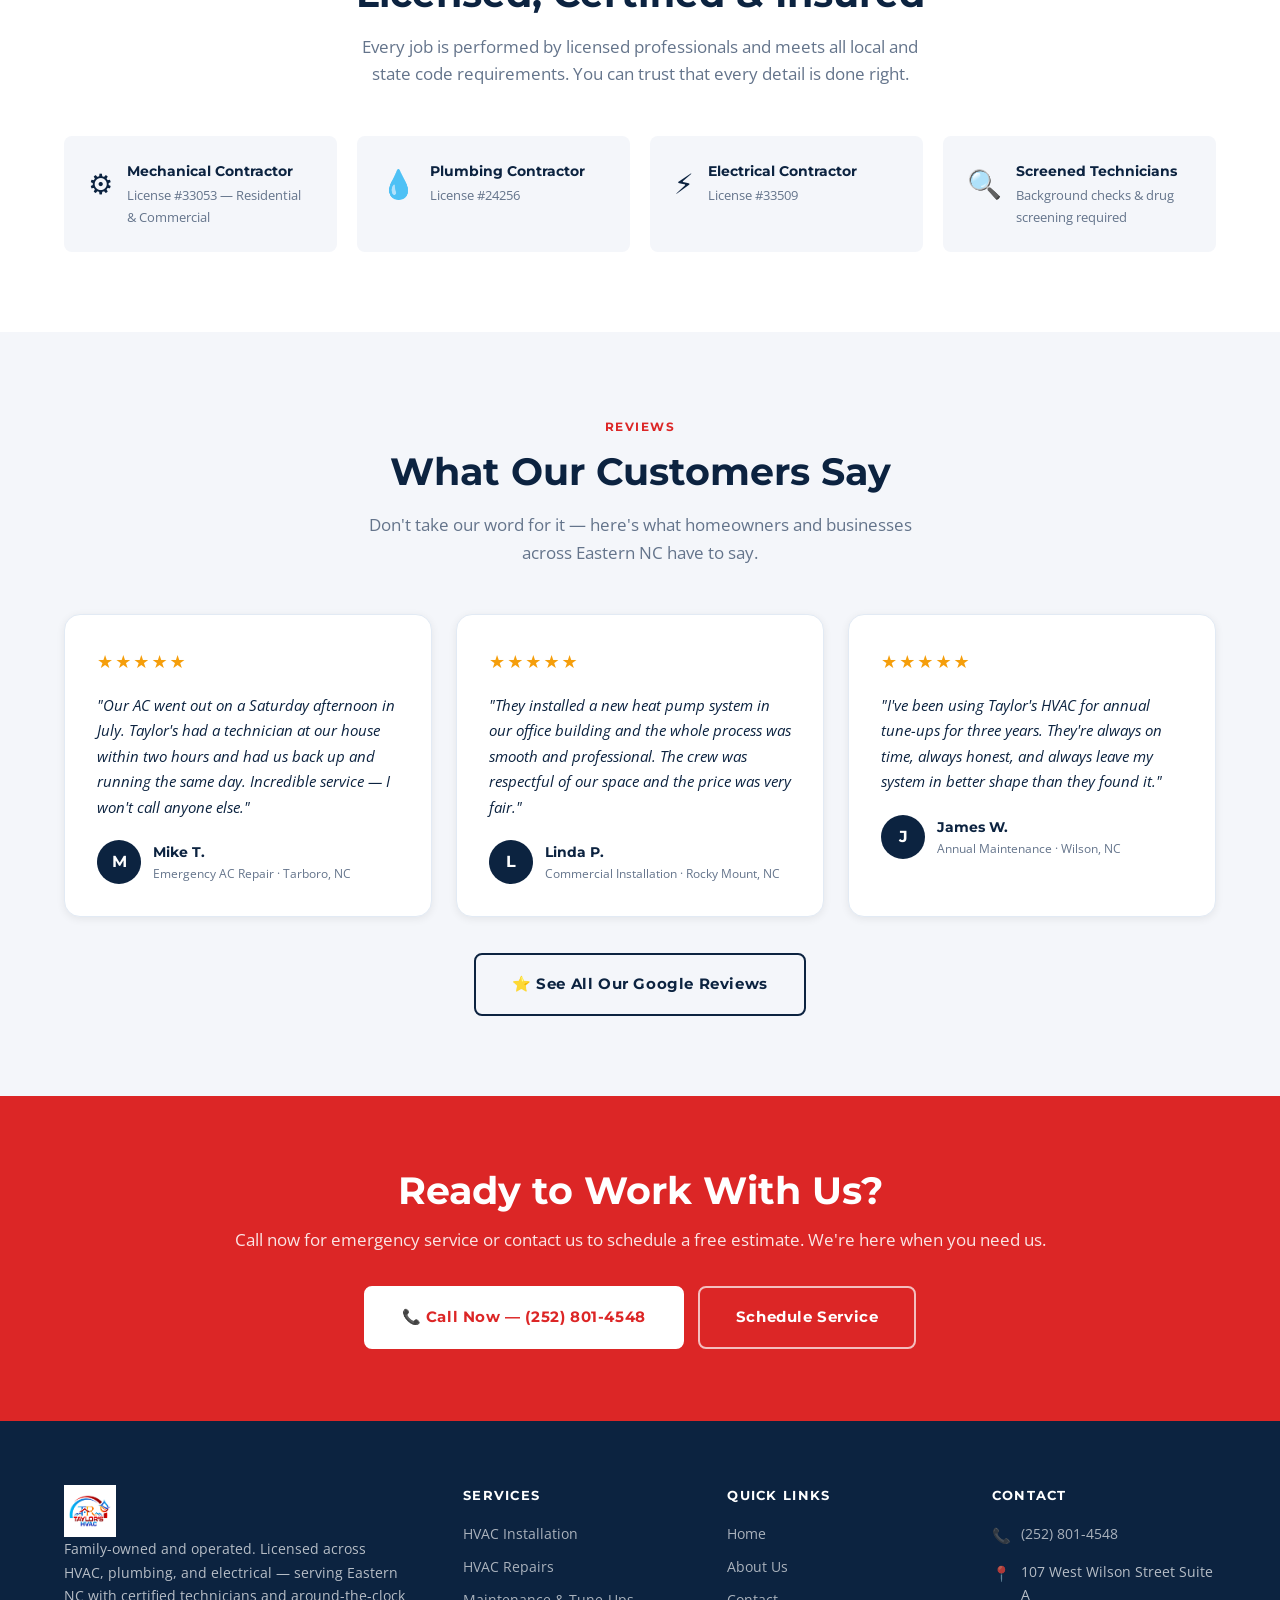
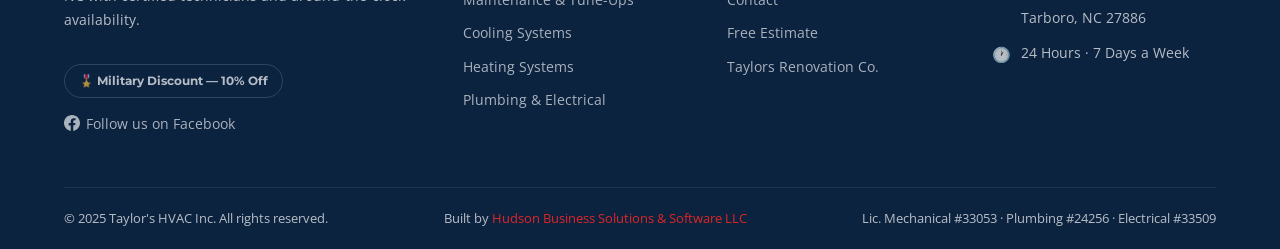
==== commit 067b7dbb: "Switch to clean (extensionless) URLs - Convert all internal links to root-relative clean URLs (/serv" ====
--- a/about.html
+++ b/about.html
@@ -9,7 +9,7 @@
   <link rel="icon" type="image/jpeg" href="images/logo/logo.jpg" />
   <link rel="apple-touch-icon" href="images/logo/logo.jpg" />
   <meta property="og:type" content="website" />
-  <meta property="og:url" content="https://www.taylorshvacinc.com/about.html" />
+  <meta property="og:url" content="https://www.taylorshvacinc.com/about" />
   <meta property="og:title" content="About Us | Taylor's HVAC Inc. — Tarboro, NC" />
   <meta property="og:description" content="Built from the ground up by Randy and Susan Taylor. Learn the story behind Taylor's HVAC Inc. — a family-owned, licensed HVAC contractor in Tarboro, NC." />
   <meta property="og:image" content="https://www.taylorshvacinc.com/images/logo/logo.jpg" />
@@ -32,17 +32,17 @@
   <header class="site-header">
     <div class="container">
       <nav class="nav">
-        <a href="index.html" class="nav-logo">
+        <a href="/" class="nav-logo">
           <img src="images/logo/logo.jpg" alt="Taylor's HVAC Inc." class="nav-logo-img">
         </a>
         <div class="nav-links">
-          <a href="index.html">Home</a>
-          <a href="services.html">Services</a>
-          <a href="about.html">About Us</a>
-          <a href="contact.html">Contact</a>
+          <a href="/">Home</a>
+          <a href="/services">Services</a>
+          <a href="/about">About Us</a>
+          <a href="/contact">Contact</a>
           <a href="tel:2528014548" class="nav-phone">📞 (252) 801-4548</a>
         </div>
-        <a href="contact.html" class="btn btn-primary nav-cta">Free Estimate</a>
+        <a href="/contact" class="btn btn-primary nav-cta">Free Estimate</a>
         <button class="nav-toggle" id="nav-toggle" aria-label="Toggle menu" aria-expanded="false">
           <span></span><span></span><span></span>
         </button>
@@ -51,19 +51,19 @@
   </header>
 
   <div class="mobile-menu" id="mobile-menu">
-    <a href="index.html">Home</a>
-    <a href="services.html">Services</a>
-    <a href="about.html">About Us</a>
-    <a href="contact.html">Contact</a>
+    <a href="/">Home</a>
+    <a href="/services">Services</a>
+    <a href="/about">About Us</a>
+    <a href="/contact">Contact</a>
     <a href="tel:2528014548">📞 (252) 801-4548</a>
-    <a href="contact.html" class="btn btn-primary">Get a Free Estimate</a>
+    <a href="/contact" class="btn btn-primary">Get a Free Estimate</a>
   </div>
 
   <section class="page-hero page-top">
     <div class="container">
       <div class="page-hero-content">
         <div class="breadcrumb">
-          <a href="index.html">Home</a> › <span>About Us</span>
+          <a href="/">Home</a> › <span>About Us</span>
         </div>
         <h1>About Taylor's HVAC Inc.</h1>
         <p>Nothing handed. Everything earned. Built from the ground up by Randy and Susan Taylor.</p>
@@ -130,7 +130,7 @@
             <div>
               <h4>Military Discount — 10% Off</h4>
               <p>In honor of Zeke's service, and all those who serve, we proudly offer a <strong>10% military discount</strong> to active duty service members, veterans, and their families through both Taylor's HVAC Inc. and Taylors Renovation Co.</p>
-              <a href="contact.html" class="btn btn-primary" style="margin-top:14px;">Claim Your Discount</a>
+              <a href="/contact" class="btn btn-primary" style="margin-top:14px;">Claim Your Discount</a>
             </div>
           </div>
         </div>
@@ -280,7 +280,7 @@
       <p>Call now for emergency service or contact us to schedule a free estimate. We're here when you need us.</p>
       <div class="cta-actions">
         <a href="tel:2528014548" class="btn btn-white btn-lg">📞 Call Now — (252) 801-4548</a>
-        <a href="contact.html" class="btn btn-outline btn-lg">Schedule Service</a>
+        <a href="/contact" class="btn btn-outline btn-lg">Schedule Service</a>
       </div>
     </div>
   </section>
@@ -302,21 +302,21 @@
         <div>
           <div class="footer-heading">Services</div>
           <div class="footer-links">
-            <a href="services.html#installation">HVAC Installation</a>
-            <a href="services.html#repairs">HVAC Repairs</a>
-            <a href="services.html#maintenance">Maintenance &amp; Tune-Ups</a>
-            <a href="services.html#cooling">Cooling Systems</a>
-            <a href="services.html#heating">Heating Systems</a>
-            <a href="services.html#plumbing">Plumbing &amp; Electrical</a>
+            <a href="/services#installation">HVAC Installation</a>
+            <a href="/services#repairs">HVAC Repairs</a>
+            <a href="/services#maintenance">Maintenance &amp; Tune-Ups</a>
+            <a href="/services#cooling">Cooling Systems</a>
+            <a href="/services#heating">Heating Systems</a>
+            <a href="/services#plumbing">Plumbing &amp; Electrical</a>
           </div>
         </div>
         <div>
           <div class="footer-heading">Quick Links</div>
           <div class="footer-links">
-            <a href="index.html">Home</a>
-            <a href="about.html">About Us</a>
-            <a href="contact.html">Contact</a>
-            <a href="contact.html">Free Estimate</a>
+            <a href="/">Home</a>
+            <a href="/about">About Us</a>
+            <a href="/contact">Contact</a>
+            <a href="/contact">Free Estimate</a>
             <a href="https://www.taylorsrenovationco.com" target="_blank" rel="noopener">Taylors Renovation Co.</a>
           </div>
         </div>
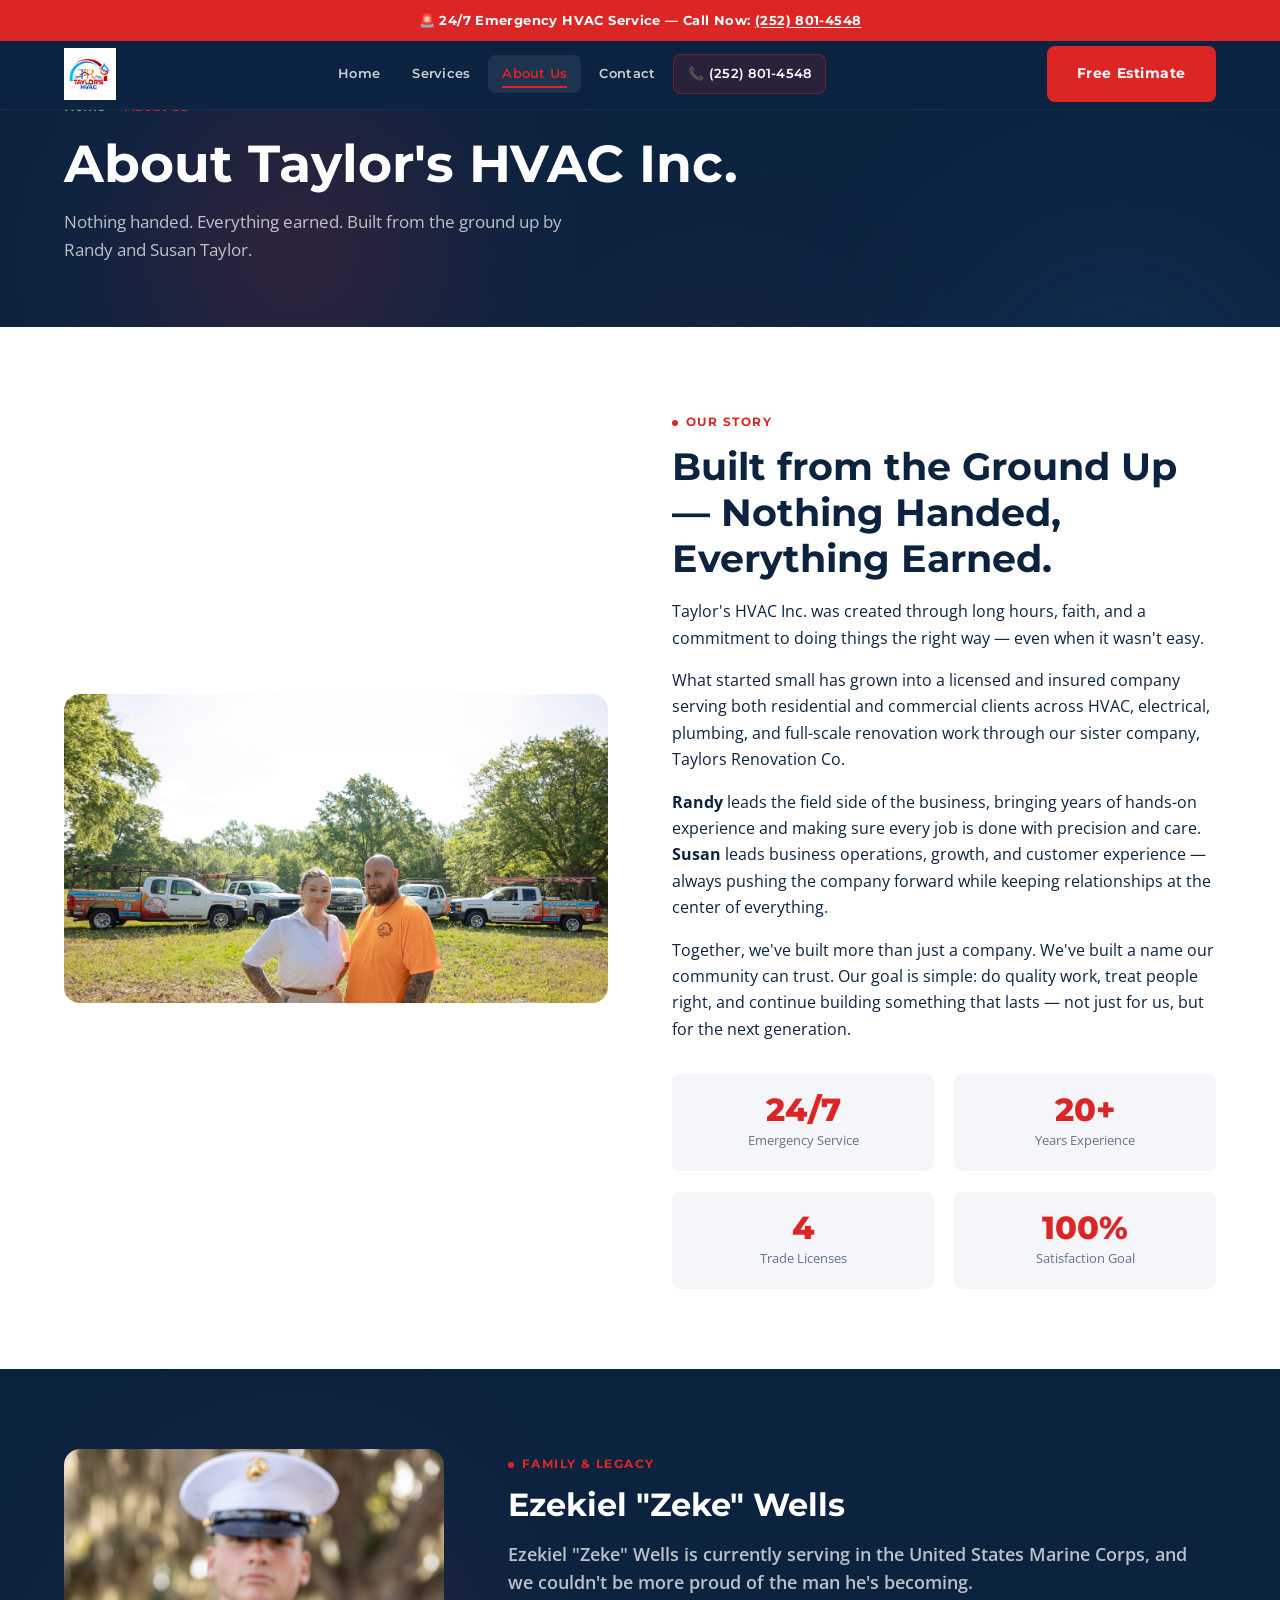
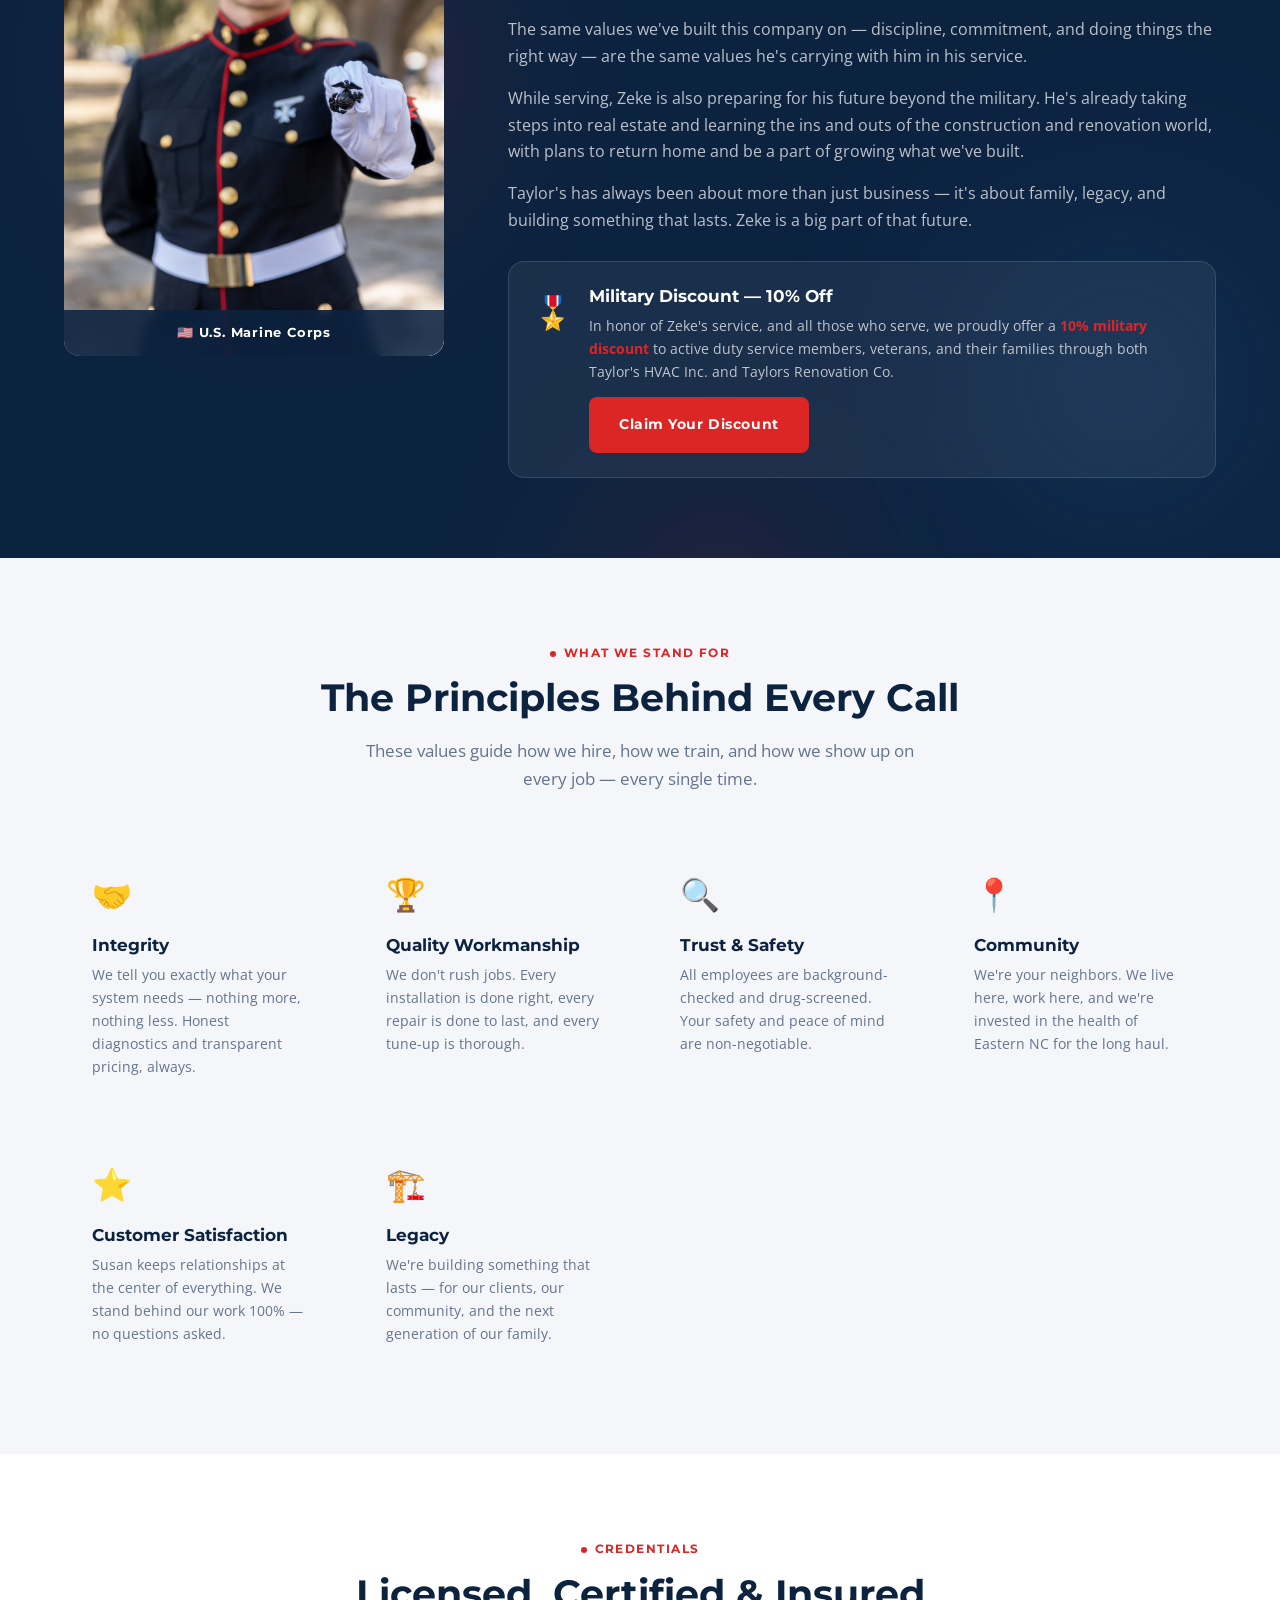
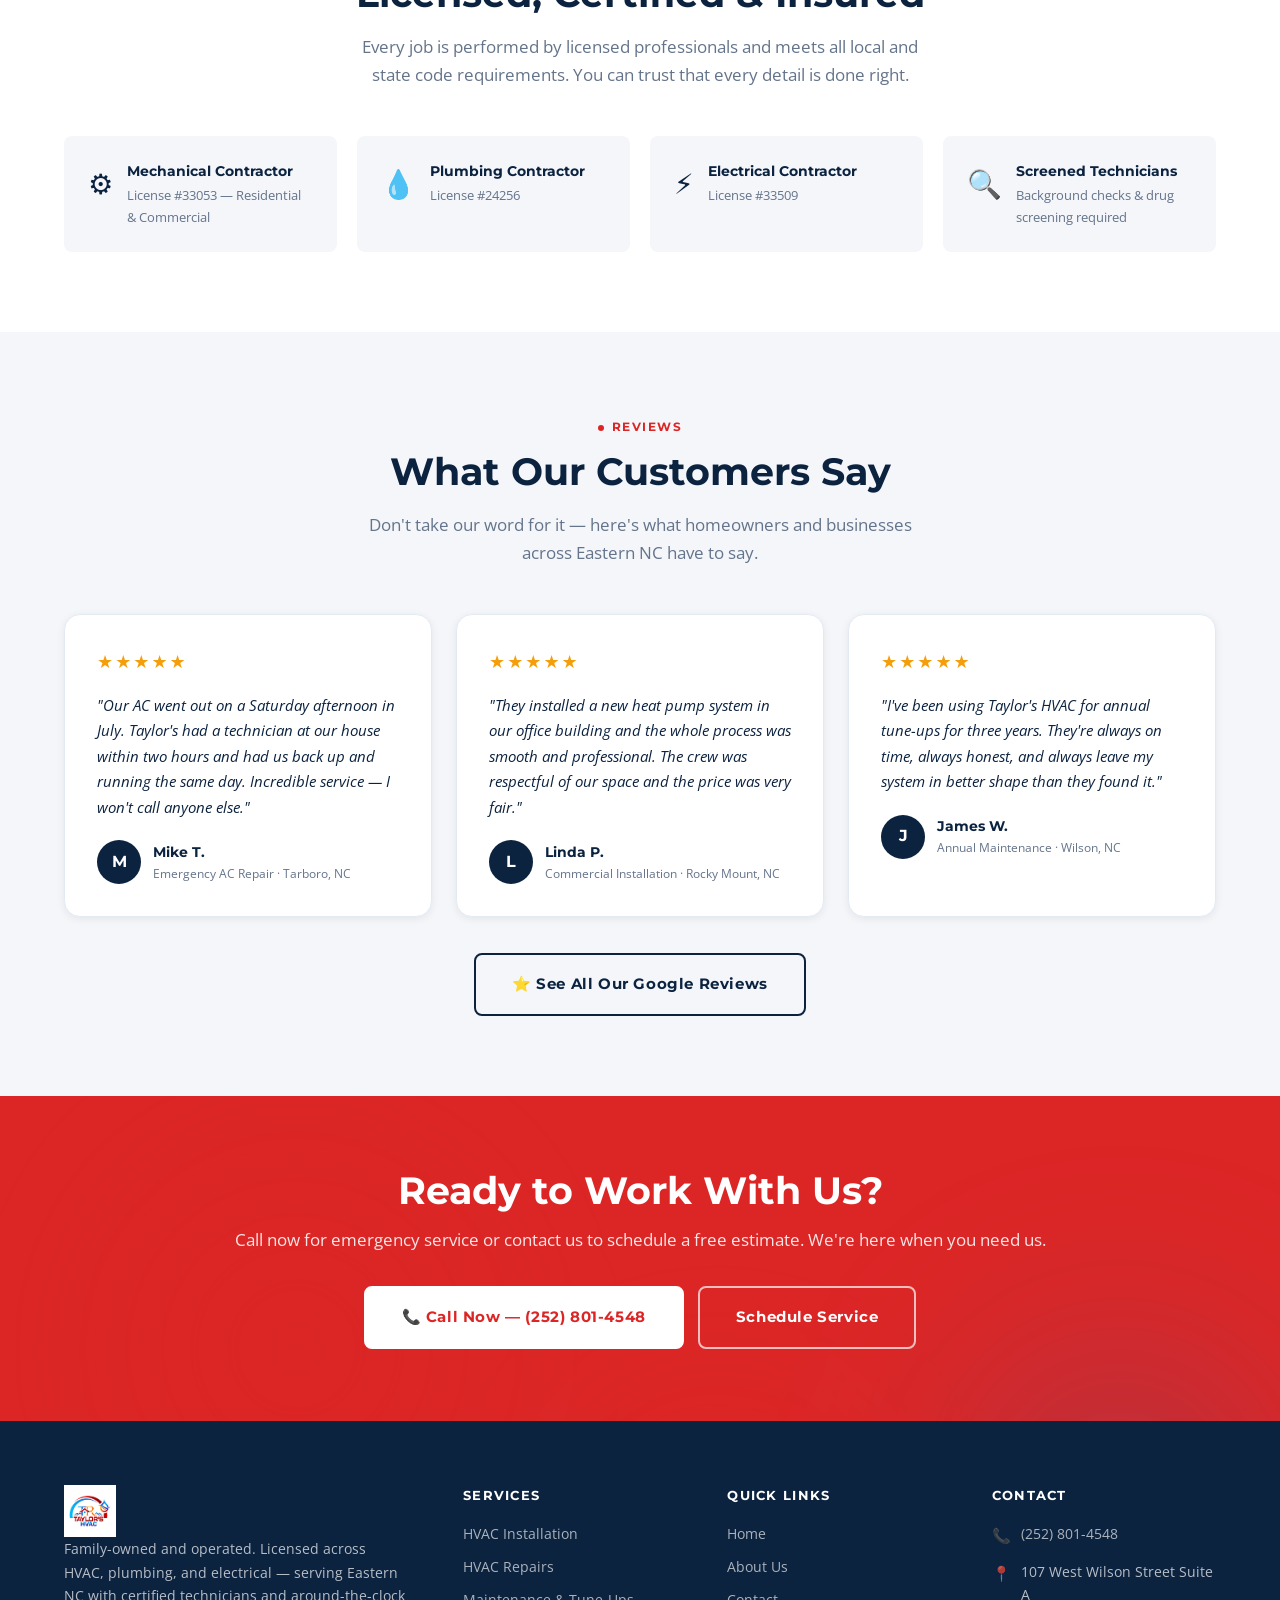
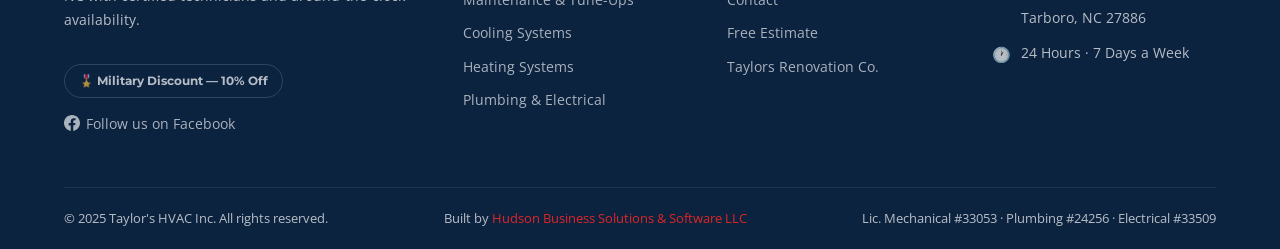
==== commit ba55fa0a: "Modernize UI with a motion & animation layer - Scroll-reveal (IntersectionObserver) on sections, car" ====
--- a/about.html
+++ b/about.html
@@ -1,6 +1,7 @@
 <!DOCTYPE html>
 <html lang="en">
 <head>
+  <script>document.documentElement.classList.add('motion');</script>
   <meta charset="UTF-8" />
   <meta name="viewport" content="width=device-width, initial-scale=1.0" />
   <title>About Us | Taylor's HVAC Inc. — Tarboro, NC</title>
--- a/css/styles.css
+++ b/css/styles.css
@@ -905,3 +905,200 @@
   border-left: 3px solid var(--border);
 }
 .sms-consent a { color: var(--accent); text-decoration: underline; }
+
+
+/* ============================================================
+   MOTION & MODERN ENHANCEMENTS  (shared: HVAC + Reno)
+   Adds animation/depth on top of the existing design.
+   Palette unchanged (navy --primary, red --accent).
+   ============================================================ */
+
+/* Scroll progress bar */
+.scroll-progress {
+  position: fixed; top: 0; left: 0; height: 3px; width: 0; z-index: 2000;
+  background: linear-gradient(90deg, var(--accent), #ff6b6b);
+  box-shadow: 0 0 12px rgba(220,38,38,0.6);
+  transition: width 0.1s linear;
+}
+
+/* ── Scroll reveal (only active when JS adds html.motion) ── */
+html.motion .section-header,
+html.motion .service-card,
+html.motion .why-item,
+html.motion .seasonal-card,
+html.motion .process-step,
+html.motion .testimonial-card,
+html.motion .value-card,
+html.motion .license-card,
+html.motion .about-intro-img,
+html.motion .about-number,
+html.motion .service-detail-body,
+html.motion .service-detail-img,
+html.motion .contact-info,
+html.motion .contact-form-wrap,
+html.motion .contact-detail,
+html.motion .area-tag,
+html.motion .trust-item,
+html.motion .team-showcase,
+html.motion .zeke-img-wrap,
+html.motion .zeke-body,
+html.motion .military-discount-card,
+html.motion .sister-inner,
+html.motion .gallery-item,
+html.motion .reveal {
+  opacity: 0;
+  transform: translateY(30px);
+  transition: opacity 0.8s ease, transform 0.8s cubic-bezier(0.16,0.84,0.44,1);
+  will-change: opacity, transform;
+}
+html.motion .in-view { opacity: 1 !important; transform: none !important; }
+
+/* ── Hero entrance (on load) ── */
+@keyframes heroIn { from { opacity: 0; transform: translateY(28px); } to { opacity: 1; transform: none; } }
+html.motion .hero-label,
+html.motion .hero h1,
+html.motion .hero-sub,
+html.motion .hero-actions,
+html.motion .hero-emergency,
+html.motion .hero-stats {
+  opacity: 0;
+  animation: heroIn 0.9s cubic-bezier(0.16,0.84,0.44,1) forwards;
+}
+html.motion .hero-label    { animation-delay: 0.15s; }
+html.motion .hero h1       { animation-delay: 0.30s; }
+html.motion .hero-sub      { animation-delay: 0.45s; }
+html.motion .hero-actions  { animation-delay: 0.60s; }
+html.motion .hero-emergency{ animation-delay: 0.75s; }
+html.motion .hero-stats    { animation-delay: 0.90s; }
+
+/* Animated gradient shimmer on the hero highlight word */
+.hero h1 span {
+  background: linear-gradient(100deg, var(--accent) 0%, #ff8585 50%, var(--accent) 100%);
+  background-size: 200% auto;
+  -webkit-background-clip: text; background-clip: text;
+  -webkit-text-fill-color: transparent; color: transparent;
+  animation: textShine 6s linear infinite;
+}
+@keyframes textShine { to { background-position: 200% center; } }
+
+/* Slow Ken-Burns drift on hero background image */
+html.motion .hero-bg { animation: kenburns 26s ease-in-out infinite alternate; }
+@keyframes kenburns { from { transform: scale(1) translate(0,0); } to { transform: scale(1.12) translate(-2%, -2%); } }
+
+/* ── Floating gradient orbs (injected into dark sections by JS) ── */
+.fx-orbs { position: absolute; inset: 0; overflow: hidden; pointer-events: none; z-index: 0; }
+.fx-orbs b {
+  position: absolute; display: block; border-radius: 50%;
+  filter: blur(70px); opacity: 0.5; mix-blend-mode: screen;
+  animation: orbFloat 18s ease-in-out infinite alternate;
+}
+@keyframes orbFloat {
+  from { transform: translate(0,0) scale(1); }
+  to   { transform: translate(var(--dx,40px), var(--dy,-30px)) scale(1.25); }
+}
+
+/* Ensure section content sits above the orbs */
+.hero, .process-section, .trust-strip, .zeke-section, .cta-banner, .page-hero { position: relative; overflow: hidden; }
+.hero > .container,
+.process-section > .container,
+.trust-strip > .container,
+.zeke-section > .container,
+.cta-banner > .container,
+.page-hero > .container { position: relative; z-index: 1; }
+
+/* ── Animated pulsing dot on every section label ── */
+.section-label::before, .hero-label::before {
+  content: ''; display: inline-block; width: 6px; height: 6px; border-radius: 50%;
+  background: currentColor; margin-right: 8px; vertical-align: middle;
+  animation: dotPulse 2s ease-in-out infinite;
+}
+@keyframes dotPulse {
+  0%, 100% { opacity: 1; box-shadow: 0 0 0 0 rgba(220,38,38,0.5); }
+  50%      { opacity: 0.55; box-shadow: 0 0 0 6px rgba(220,38,38,0); }
+}
+
+/* ── Nav link underline sweep ── */
+.nav-links a:not(.nav-phone):not(.btn) { position: relative; }
+.nav-links a:not(.nav-phone):not(.btn)::after {
+  content: ''; position: absolute; left: 14px; right: 14px; bottom: 5px; height: 2px;
+  background: var(--accent); transform: scaleX(0); transform-origin: left;
+  transition: transform 0.3s ease;
+}
+.nav-links a:not(.nav-phone):not(.btn):hover::after,
+.nav-links a:not(.nav-phone):not(.btn).active::after { transform: scaleX(1); }
+
+/* ── Button gloss sweep ── */
+.btn { position: relative; overflow: hidden; }
+.btn::before {
+  content: ''; position: absolute; top: 0; left: -120%; width: 55%; height: 100%;
+  background: linear-gradient(120deg, transparent, rgba(255,255,255,0.35), transparent);
+  transform: skewX(-20deg); transition: left 0.6s ease; pointer-events: none;
+}
+.btn:hover::before { left: 150%; }
+
+/* ── Card hover depth ── */
+.service-card { position: relative; overflow: hidden; }
+.service-card::before {
+  content: ''; position: absolute; top: 0; left: 0; right: 0; height: 3px;
+  background: linear-gradient(90deg, var(--accent), #ff8585);
+  transform: scaleX(0); transform-origin: left; transition: transform 0.35s ease;
+}
+.service-card:hover::before { transform: scaleX(1); }
+.service-icon { transition: transform 0.35s ease; }
+.service-card:hover .service-icon { transform: translateY(-2px) scale(1.08) rotate(-3deg); }
+
+.value-card, .license-card, .testimonial-card { transition: transform 0.3s ease, box-shadow 0.3s ease; }
+.value-card:hover, .license-card:hover, .testimonial-card:hover { transform: translateY(-4px); box-shadow: var(--shadow); }
+.value-icon { transition: transform 0.35s ease; display: inline-block; }
+.value-card:hover .value-icon { transform: translateY(-3px) scale(1.08); }
+
+.why-icon { transition: transform 0.35s ease, box-shadow 0.35s ease; }
+.why-item:hover .why-icon { transform: translateY(-4px) scale(1.06); box-shadow: 0 10px 24px rgba(12,35,64,0.28); }
+
+/* ── Process step pulsing ring ── */
+html.motion .process-num::after {
+  content: ''; position: absolute; inset: -6px; border-radius: 50%;
+  border: 2px solid rgba(220,38,38,0.55); opacity: 0;
+  animation: ring 2.6s ease-out infinite;
+}
+@keyframes ring { 0% { transform: scale(0.8); opacity: 0.7; } 100% { transform: scale(1.55); opacity: 0; } }
+
+/* ── Trust icons gentle bob ── */
+html.motion .trust-item-icon { animation: bob 3s ease-in-out infinite; }
+.trust-item:nth-child(2) .trust-item-icon { animation-delay: 0.35s; }
+.trust-item:nth-child(3) .trust-item-icon { animation-delay: 0.70s; }
+.trust-item:nth-child(4) .trust-item-icon { animation-delay: 1.05s; }
+@keyframes bob { 0%, 100% { transform: translateY(0); } 50% { transform: translateY(-5px); } }
+
+/* ── Area tags lift ── */
+.area-tag { transition: background var(--transition), border-color var(--transition), color var(--transition), transform 0.25s ease; }
+.area-tag:hover { transform: translateY(-3px); }
+
+/* ── Gallery zoom (Reno) ── */
+.gallery-item { overflow: hidden; }
+.gallery-item img { transition: transform 0.55s cubic-bezier(0.16,0.84,0.44,1); }
+.gallery-item:hover img { transform: scale(1.07); }
+
+/* ── Footer link slide ── */
+.footer-links a { transition: color var(--transition), padding-left 0.25s ease; }
+.footer-links a:hover { padding-left: 6px; }
+
+/* ── Respect reduced-motion ── */
+@media (prefers-reduced-motion: reduce) {
+  html.motion *,
+  html.motion *::before,
+  html.motion *::after {
+    animation: none !important;
+    transition: none !important;
+  }
+  html.motion .section-header,
+  html.motion .service-card,
+  html.motion [class*="reveal"],
+  html.motion .hero-label,
+  html.motion .hero h1,
+  html.motion .hero-sub,
+  html.motion .hero-actions,
+  html.motion .hero-emergency,
+  html.motion .hero-stats { opacity: 1 !important; transform: none !important; }
+  .fx-orbs { display: none !important; }
+}
